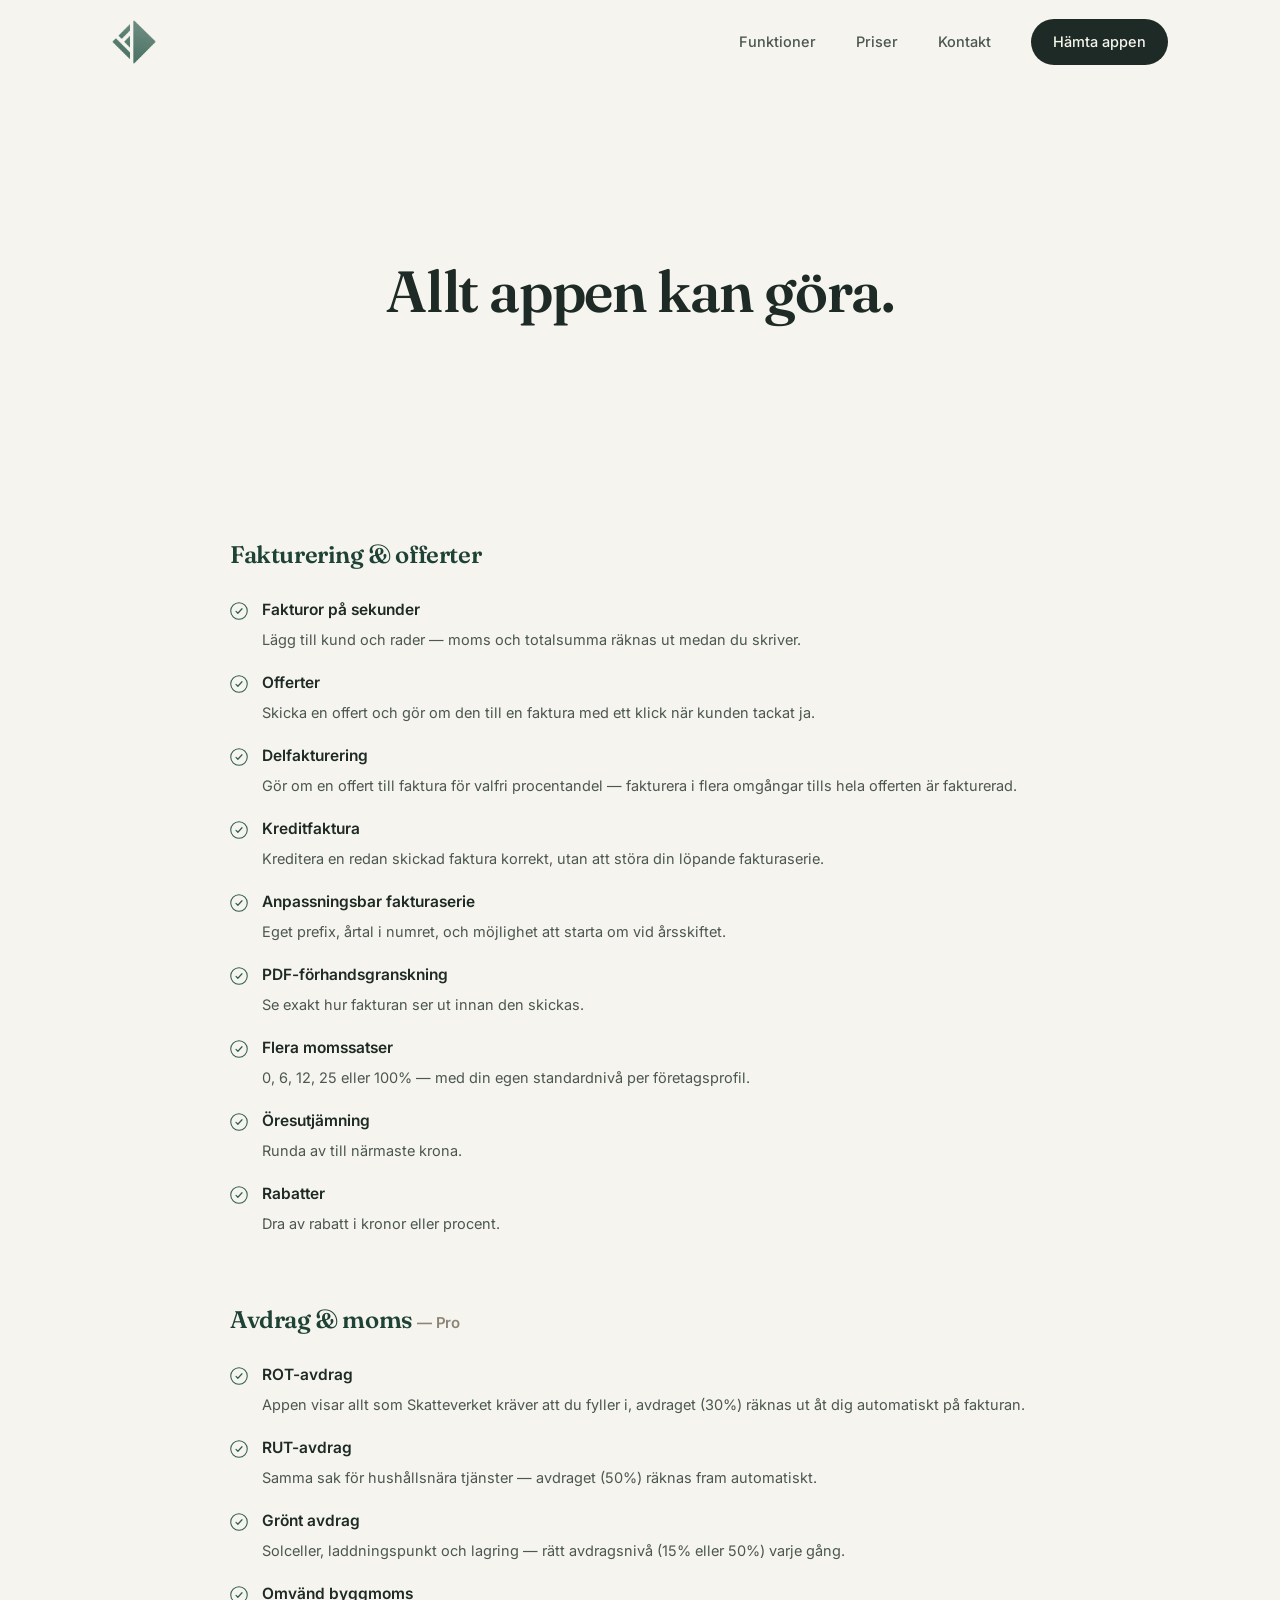
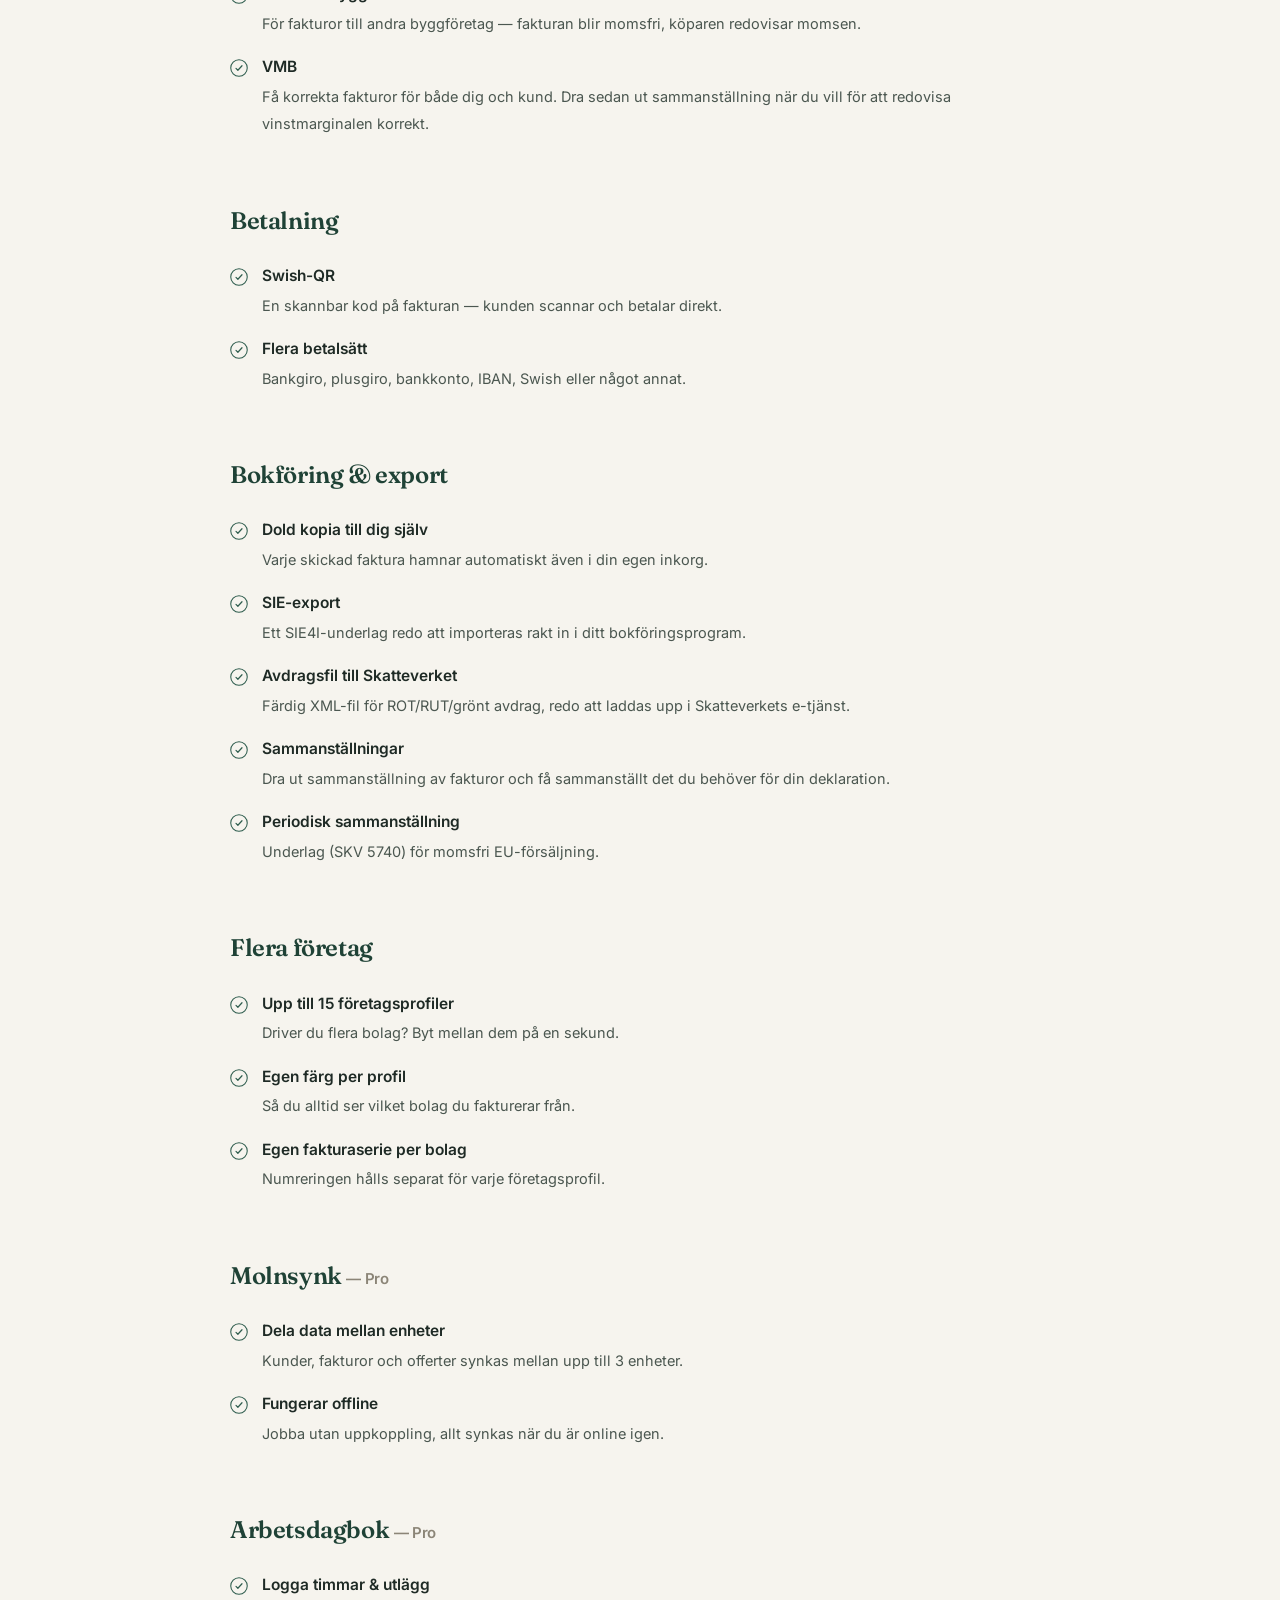
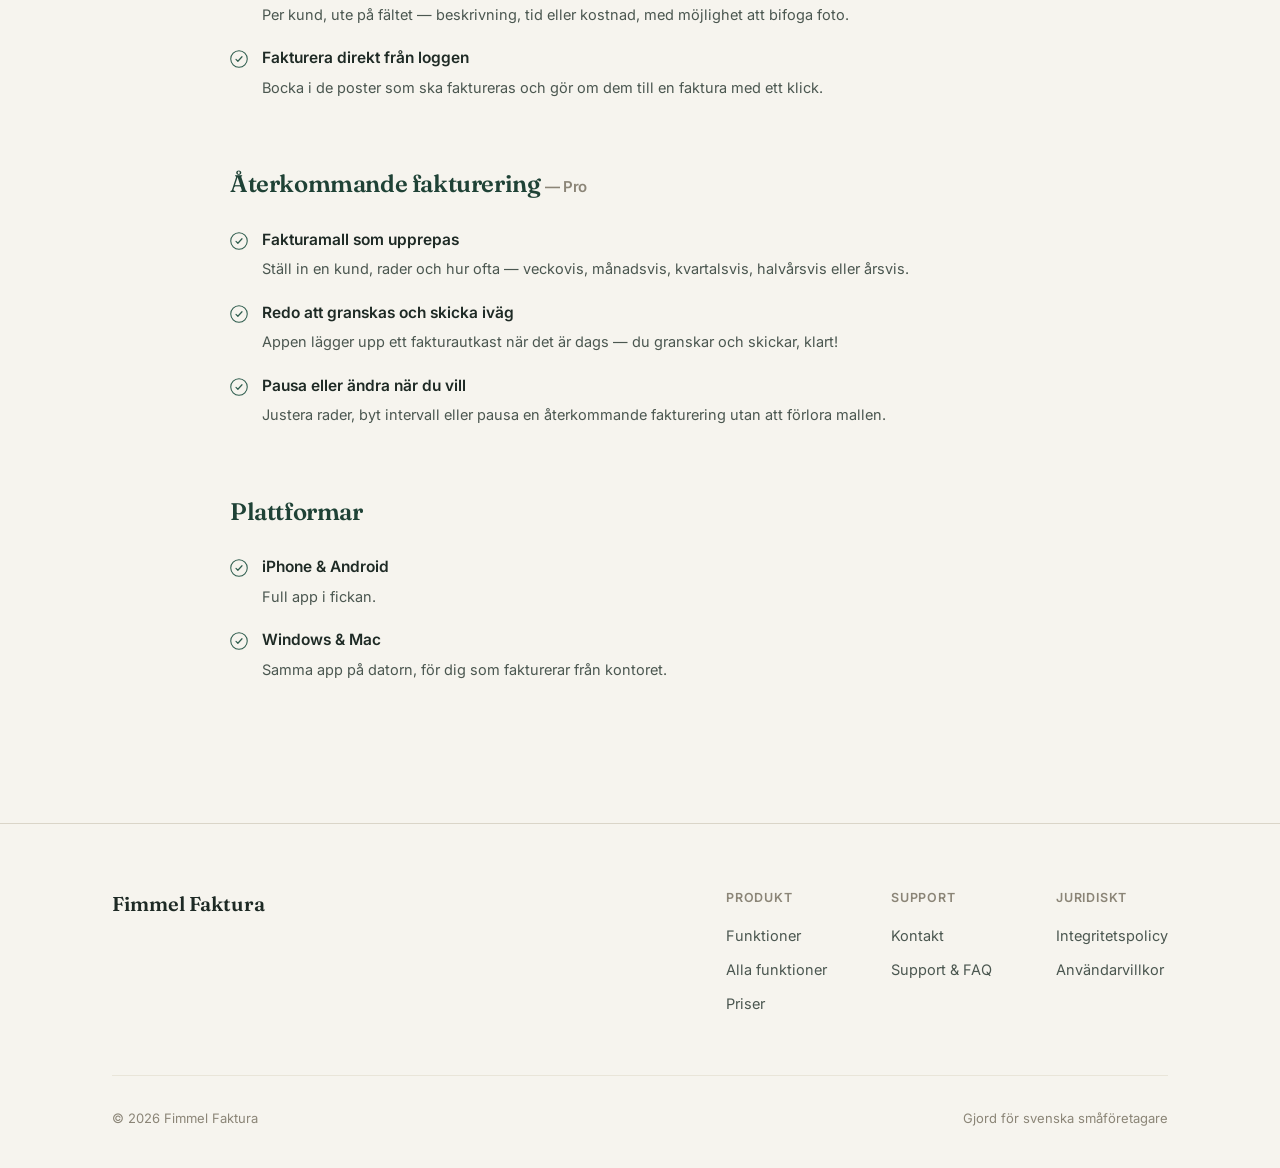
==== funktioner.html @ 93f4190a "Copy pass across the site: clearer wording, trim redundant text, fix Basic/Pro FAQ link - index.html" ====
<!doctype html>
<html lang="sv">
<head>
<meta charset="utf-8">
<meta name="viewport" content="width=device-width, initial-scale=1">
<title>Alla funktioner — Fimmel Faktura</title>
<meta name="description" content="Den fullständiga listan över allt Fimmel Faktura kan göra — fakturering, ROT/RUT/grönt avdrag, Swish, SIE-export, molnsynk och mer.">
<link rel="canonical" href="https://fimmel.se/funktioner.html">
<meta property="og:type" content="website">
<meta property="og:url" content="https://fimmel.se/funktioner.html">
<meta property="og:site_name" content="Fimmel Faktura">
<meta property="og:locale" content="sv_SE">
<meta property="og:title" content="Alla funktioner — Fimmel Faktura">
<meta property="og:description" content="Den fullständiga listan över allt Fimmel Faktura kan göra — fakturering, ROT/RUT/grönt avdrag, Swish, SIE-export, molnsynk och mer.">
<meta property="og:image" content="https://fimmel.se/assets/img/logo.png">
<meta name="twitter:card" content="summary_large_image">
<meta name="twitter:title" content="Alla funktioner — Fimmel Faktura">
<meta name="twitter:description" content="Den fullständiga listan över allt Fimmel Faktura kan göra — fakturering, ROT/RUT/grönt avdrag, Swish, SIE-export, molnsynk och mer.">
<meta name="twitter:image" content="https://fimmel.se/assets/img/logo.png">
<link rel="preconnect" href="https://fonts.googleapis.com">
<link rel="preconnect" href="https://fonts.gstatic.com" crossorigin>
<link href="https://fonts.googleapis.com/css2?family=Fraunces:ital,wght@0,500;0,600;0,700;1,600&family=Inter:wght@400;500;600;700&display=swap" rel="stylesheet">
<link rel="stylesheet" href="assets/styles.css">
<link rel="icon" type="image/png" href="assets/img/logo-icon.png">
</head>
<body>

<nav class="nav" id="nav">
  <div class="wrap">
    <a href="/" class="nav-logo"><img src="assets/img/logo-icon.png" alt="Fimmel Faktura" height="44"></a>
    <div class="nav-links" id="navLinks">
      <a href="index.html#funktioner">Funktioner</a>
      <a href="index.html#priser">Priser</a>
      <a href="kontakt.html">Kontakt</a>
      <a href="index.html#hamta" class="nav-cta">Hämta appen</a>
    </div>
    <button class="nav-mobile-toggle" id="navToggle" aria-label="Meny">
      <svg width="24" height="24" viewBox="0 0 24 24" fill="none"><path d="M3 6h18M3 12h18M3 18h18" stroke="#1E2A25" stroke-width="1.8" stroke-linecap="round"/></svg>
    </button>
  </div>
</nav>

<section class="contact-hero">
  <div class="wrap">
    <h1 class="serif">Allt appen kan göra.</h1>
  </div>
</section>

<main class="func-page">

  <div class="func-category">
    <h2 class="serif">Fakturering &amp; offerter</h2>
    <div class="func-list">
      <div class="func-item">
        <svg viewBox="0 0 24 24" fill="none" width="18" height="18"><circle cx="12" cy="12" r="11" stroke="#2F5D4E" stroke-width="1.4"/><path d="M8 12.5l2.5 2.5L16 9" stroke="#2F5D4E" stroke-width="1.6" stroke-linecap="round" stroke-linejoin="round"/></svg>
        <div class="func-item-text"><strong>Fakturor på sekunder</strong><span>Lägg till kund och rader — moms och totalsumma räknas ut medan du skriver.</span></div>
      </div>
      <div class="func-item">
        <svg viewBox="0 0 24 24" fill="none" width="18" height="18"><circle cx="12" cy="12" r="11" stroke="#2F5D4E" stroke-width="1.4"/><path d="M8 12.5l2.5 2.5L16 9" stroke="#2F5D4E" stroke-width="1.6" stroke-linecap="round" stroke-linejoin="round"/></svg>
        <div class="func-item-text"><strong>Offerter</strong><span>Skicka en offert och gör om den till en faktura med ett klick när kunden tackat ja.</span></div>
      </div>
      <div class="func-item">
        <svg viewBox="0 0 24 24" fill="none" width="18" height="18"><circle cx="12" cy="12" r="11" stroke="#2F5D4E" stroke-width="1.4"/><path d="M8 12.5l2.5 2.5L16 9" stroke="#2F5D4E" stroke-width="1.6" stroke-linecap="round" stroke-linejoin="round"/></svg>
        <div class="func-item-text"><strong>Delfakturering</strong><span>Gör om en offert till faktura för valfri procentandel — fakturera i flera omgångar tills hela offerten är fakturerad.</span></div>
      </div>
      <div class="func-item">
        <svg viewBox="0 0 24 24" fill="none" width="18" height="18"><circle cx="12" cy="12" r="11" stroke="#2F5D4E" stroke-width="1.4"/><path d="M8 12.5l2.5 2.5L16 9" stroke="#2F5D4E" stroke-width="1.6" stroke-linecap="round" stroke-linejoin="round"/></svg>
        <div class="func-item-text"><strong>Kreditfaktura</strong><span>Kreditera en redan skickad faktura korrekt, utan att störa din löpande fakturaserie.</span></div>
      </div>
      <div class="func-item">
        <svg viewBox="0 0 24 24" fill="none" width="18" height="18"><circle cx="12" cy="12" r="11" stroke="#2F5D4E" stroke-width="1.4"/><path d="M8 12.5l2.5 2.5L16 9" stroke="#2F5D4E" stroke-width="1.6" stroke-linecap="round" stroke-linejoin="round"/></svg>
        <div class="func-item-text"><strong>Anpassningsbar fakturaserie</strong><span>Eget prefix, årtal i numret, och möjlighet att starta om vid årsskiftet.</span></div>
      </div>
      <div class="func-item">
        <svg viewBox="0 0 24 24" fill="none" width="18" height="18"><circle cx="12" cy="12" r="11" stroke="#2F5D4E" stroke-width="1.4"/><path d="M8 12.5l2.5 2.5L16 9" stroke="#2F5D4E" stroke-width="1.6" stroke-linecap="round" stroke-linejoin="round"/></svg>
        <div class="func-item-text"><strong>PDF-förhandsgranskning</strong><span>Se exakt hur fakturan ser ut innan den skickas.</span></div>
      </div>
      <div class="func-item">
        <svg viewBox="0 0 24 24" fill="none" width="18" height="18"><circle cx="12" cy="12" r="11" stroke="#2F5D4E" stroke-width="1.4"/><path d="M8 12.5l2.5 2.5L16 9" stroke="#2F5D4E" stroke-width="1.6" stroke-linecap="round" stroke-linejoin="round"/></svg>
        <div class="func-item-text"><strong>Flera momssatser</strong><span>0, 6, 12, 25 eller 100% — med din egen standardnivå per företagsprofil.</span></div>
      </div>
      <div class="func-item">
        <svg viewBox="0 0 24 24" fill="none" width="18" height="18"><circle cx="12" cy="12" r="11" stroke="#2F5D4E" stroke-width="1.4"/><path d="M8 12.5l2.5 2.5L16 9" stroke="#2F5D4E" stroke-width="1.6" stroke-linecap="round" stroke-linejoin="round"/></svg>
        <div class="func-item-text"><strong>Öresutjämning</strong><span>Runda av till närmaste krona.</span></div>
      </div>
      <div class="func-item">
        <svg viewBox="0 0 24 24" fill="none" width="18" height="18"><circle cx="12" cy="12" r="11" stroke="#2F5D4E" stroke-width="1.4"/><path d="M8 12.5l2.5 2.5L16 9" stroke="#2F5D4E" stroke-width="1.6" stroke-linecap="round" stroke-linejoin="round"/></svg>
        <div class="func-item-text"><strong>Rabatter</strong><span>Dra av rabatt i kronor eller procent.</span></div>
      </div>
    </div>
  </div>

  <div class="func-category" id="pro">
    <h2 class="serif">Avdrag &amp; moms <span style="font-size:15px;color:var(--muted);font-family:'Inter',sans-serif;font-weight:600;">— Pro</span></h2>
    <div class="func-list">
      <div class="func-item">
        <svg viewBox="0 0 24 24" fill="none" width="18" height="18"><circle cx="12" cy="12" r="11" stroke="#2F5D4E" stroke-width="1.4"/><path d="M8 12.5l2.5 2.5L16 9" stroke="#2F5D4E" stroke-width="1.6" stroke-linecap="round" stroke-linejoin="round"/></svg>
        <div class="func-item-text"><strong>ROT-avdrag</strong><span>Appen visar allt som Skatteverket kräver att du fyller i, avdraget (30%) räknas ut åt dig automatiskt på fakturan.</span></div>
      </div>
      <div class="func-item">
        <svg viewBox="0 0 24 24" fill="none" width="18" height="18"><circle cx="12" cy="12" r="11" stroke="#2F5D4E" stroke-width="1.4"/><path d="M8 12.5l2.5 2.5L16 9" stroke="#2F5D4E" stroke-width="1.6" stroke-linecap="round" stroke-linejoin="round"/></svg>
        <div class="func-item-text"><strong>RUT-avdrag</strong><span>Samma sak för hushållsnära tjänster — avdraget (50%) räknas fram automatiskt.</span></div>
      </div>
      <div class="func-item">
        <svg viewBox="0 0 24 24" fill="none" width="18" height="18"><circle cx="12" cy="12" r="11" stroke="#2F5D4E" stroke-width="1.4"/><path d="M8 12.5l2.5 2.5L16 9" stroke="#2F5D4E" stroke-width="1.6" stroke-linecap="round" stroke-linejoin="round"/></svg>
        <div class="func-item-text"><strong>Grönt avdrag</strong><span>Solceller, laddningspunkt och lagring — rätt avdragsnivå (15% eller 50%) varje gång.</span></div>
      </div>
      <div class="func-item">
        <svg viewBox="0 0 24 24" fill="none" width="18" height="18"><circle cx="12" cy="12" r="11" stroke="#2F5D4E" stroke-width="1.4"/><path d="M8 12.5l2.5 2.5L16 9" stroke="#2F5D4E" stroke-width="1.6" stroke-linecap="round" stroke-linejoin="round"/></svg>
        <div class="func-item-text"><strong>Omvänd byggmoms</strong><span>För fakturor till andra byggföretag — fakturan blir momsfri, köparen redovisar momsen.</span></div>
      </div>
      <div class="func-item">
        <svg viewBox="0 0 24 24" fill="none" width="18" height="18"><circle cx="12" cy="12" r="11" stroke="#2F5D4E" stroke-width="1.4"/><path d="M8 12.5l2.5 2.5L16 9" stroke="#2F5D4E" stroke-width="1.6" stroke-linecap="round" stroke-linejoin="round"/></svg>
        <div class="func-item-text"><strong>VMB</strong><span>Få korrekta fakturor för både dig och kund. Dra sedan ut sammanställning när du vill för att redovisa vinstmarginalen korrekt.</span></div>
      </div>
    </div>
  </div>

  <div class="func-category">
    <h2 class="serif">Betalning</h2>
    <div class="func-list">
      <div class="func-item">
        <svg viewBox="0 0 24 24" fill="none" width="18" height="18"><circle cx="12" cy="12" r="11" stroke="#2F5D4E" stroke-width="1.4"/><path d="M8 12.5l2.5 2.5L16 9" stroke="#2F5D4E" stroke-width="1.6" stroke-linecap="round" stroke-linejoin="round"/></svg>
        <div class="func-item-text"><strong>Swish-QR</strong><span>En skannbar kod på fakturan — kunden scannar och betalar direkt.</span></div>
      </div>
      <div class="func-item">
        <svg viewBox="0 0 24 24" fill="none" width="18" height="18"><circle cx="12" cy="12" r="11" stroke="#2F5D4E" stroke-width="1.4"/><path d="M8 12.5l2.5 2.5L16 9" stroke="#2F5D4E" stroke-width="1.6" stroke-linecap="round" stroke-linejoin="round"/></svg>
        <div class="func-item-text"><strong>Flera betalsätt</strong><span>Bankgiro, plusgiro, bankkonto, IBAN, Swish eller något annat.</span></div>
      </div>
    </div>
  </div>

  <div class="func-category">
    <h2 class="serif">Bokföring &amp; export</h2>
    <div class="func-list">
      <div class="func-item">
        <svg viewBox="0 0 24 24" fill="none" width="18" height="18"><circle cx="12" cy="12" r="11" stroke="#2F5D4E" stroke-width="1.4"/><path d="M8 12.5l2.5 2.5L16 9" stroke="#2F5D4E" stroke-width="1.6" stroke-linecap="round" stroke-linejoin="round"/></svg>
        <div class="func-item-text"><strong>Dold kopia till dig själv</strong><span>Varje skickad faktura hamnar automatiskt även i din egen inkorg.</span></div>
      </div>
      <div class="func-item">
        <svg viewBox="0 0 24 24" fill="none" width="18" height="18"><circle cx="12" cy="12" r="11" stroke="#2F5D4E" stroke-width="1.4"/><path d="M8 12.5l2.5 2.5L16 9" stroke="#2F5D4E" stroke-width="1.6" stroke-linecap="round" stroke-linejoin="round"/></svg>
        <div class="func-item-text"><strong>SIE-export</strong><span>Ett SIE4I-underlag redo att importeras rakt in i ditt bokföringsprogram.</span></div>
      </div>
      <div class="func-item">
        <svg viewBox="0 0 24 24" fill="none" width="18" height="18"><circle cx="12" cy="12" r="11" stroke="#2F5D4E" stroke-width="1.4"/><path d="M8 12.5l2.5 2.5L16 9" stroke="#2F5D4E" stroke-width="1.6" stroke-linecap="round" stroke-linejoin="round"/></svg>
        <div class="func-item-text"><strong>Avdragsfil till Skatteverket</strong><span>Färdig XML-fil för ROT/RUT/grönt avdrag, redo att laddas upp i Skatteverkets e-tjänst.</span></div>
      </div>
      <div class="func-item">
        <svg viewBox="0 0 24 24" fill="none" width="18" height="18"><circle cx="12" cy="12" r="11" stroke="#2F5D4E" stroke-width="1.4"/><path d="M8 12.5l2.5 2.5L16 9" stroke="#2F5D4E" stroke-width="1.6" stroke-linecap="round" stroke-linejoin="round"/></svg>
        <div class="func-item-text"><strong>Sammanställningar</strong><span>Dra ut sammanställning av fakturor och få sammanställt det du behöver för din deklaration.</span></div>
      </div>
      <div class="func-item">
        <svg viewBox="0 0 24 24" fill="none" width="18" height="18"><circle cx="12" cy="12" r="11" stroke="#2F5D4E" stroke-width="1.4"/><path d="M8 12.5l2.5 2.5L16 9" stroke="#2F5D4E" stroke-width="1.6" stroke-linecap="round" stroke-linejoin="round"/></svg>
        <div class="func-item-text"><strong>Periodisk sammanställning</strong><span>Underlag (SKV 5740) för momsfri EU-försäljning.</span></div>
      </div>
    </div>
  </div>

  <div class="func-category">
    <h2 class="serif">Flera företag</h2>
    <div class="func-list">
      <div class="func-item">
        <svg viewBox="0 0 24 24" fill="none" width="18" height="18"><circle cx="12" cy="12" r="11" stroke="#2F5D4E" stroke-width="1.4"/><path d="M8 12.5l2.5 2.5L16 9" stroke="#2F5D4E" stroke-width="1.6" stroke-linecap="round" stroke-linejoin="round"/></svg>
        <div class="func-item-text"><strong>Upp till 15 företagsprofiler</strong><span>Driver du flera bolag? Byt mellan dem på en sekund.</span></div>
      </div>
      <div class="func-item">
        <svg viewBox="0 0 24 24" fill="none" width="18" height="18"><circle cx="12" cy="12" r="11" stroke="#2F5D4E" stroke-width="1.4"/><path d="M8 12.5l2.5 2.5L16 9" stroke="#2F5D4E" stroke-width="1.6" stroke-linecap="round" stroke-linejoin="round"/></svg>
        <div class="func-item-text"><strong>Egen färg per profil</strong><span>Så du alltid ser vilket bolag du fakturerar från.</span></div>
      </div>
      <div class="func-item">
        <svg viewBox="0 0 24 24" fill="none" width="18" height="18"><circle cx="12" cy="12" r="11" stroke="#2F5D4E" stroke-width="1.4"/><path d="M8 12.5l2.5 2.5L16 9" stroke="#2F5D4E" stroke-width="1.6" stroke-linecap="round" stroke-linejoin="round"/></svg>
        <div class="func-item-text"><strong>Egen fakturaserie per bolag</strong><span>Numreringen hålls separat för varje företagsprofil.</span></div>
      </div>
    </div>
  </div>

  <div class="func-category">
    <h2 class="serif">Molnsynk <span style="font-size:15px;color:var(--muted);font-family:'Inter',sans-serif;font-weight:600;">— Pro</span></h2>
    <div class="func-list">
      <div class="func-item">
        <svg viewBox="0 0 24 24" fill="none" width="18" height="18"><circle cx="12" cy="12" r="11" stroke="#2F5D4E" stroke-width="1.4"/><path d="M8 12.5l2.5 2.5L16 9" stroke="#2F5D4E" stroke-width="1.6" stroke-linecap="round" stroke-linejoin="round"/></svg>
        <div class="func-item-text"><strong>Dela data mellan enheter</strong><span>Kunder, fakturor och offerter synkas mellan upp till 3 enheter.</span></div>
      </div>
      <div class="func-item">
        <svg viewBox="0 0 24 24" fill="none" width="18" height="18"><circle cx="12" cy="12" r="11" stroke="#2F5D4E" stroke-width="1.4"/><path d="M8 12.5l2.5 2.5L16 9" stroke="#2F5D4E" stroke-width="1.6" stroke-linecap="round" stroke-linejoin="round"/></svg>
        <div class="func-item-text"><strong>Fungerar offline</strong><span>Jobba utan uppkoppling, allt synkas när du är online igen.</span></div>
      </div>
    </div>
  </div>

  <div class="func-category">
    <h2 class="serif">Arbetsdagbok <span style="font-size:15px;color:var(--muted);font-family:'Inter',sans-serif;font-weight:600;">— Pro</span></h2>
    <div class="func-list">
      <div class="func-item">
        <svg viewBox="0 0 24 24" fill="none" width="18" height="18"><circle cx="12" cy="12" r="11" stroke="#2F5D4E" stroke-width="1.4"/><path d="M8 12.5l2.5 2.5L16 9" stroke="#2F5D4E" stroke-width="1.6" stroke-linecap="round" stroke-linejoin="round"/></svg>
        <div class="func-item-text"><strong>Logga timmar &amp; utlägg</strong><span>Per kund, ute på fältet — beskrivning, tid eller kostnad, med möjlighet att bifoga foto.</span></div>
      </div>
      <div class="func-item">
        <svg viewBox="0 0 24 24" fill="none" width="18" height="18"><circle cx="12" cy="12" r="11" stroke="#2F5D4E" stroke-width="1.4"/><path d="M8 12.5l2.5 2.5L16 9" stroke="#2F5D4E" stroke-width="1.6" stroke-linecap="round" stroke-linejoin="round"/></svg>
        <div class="func-item-text"><strong>Fakturera direkt från loggen</strong><span>Bocka i de poster som ska faktureras och gör om dem till en faktura med ett klick.</span></div>
      </div>
    </div>
  </div>

  <div class="func-category">
    <h2 class="serif">Återkommande fakturering <span style="font-size:15px;color:var(--muted);font-family:'Inter',sans-serif;font-weight:600;">— Pro</span></h2>
    <div class="func-list">
      <div class="func-item">
        <svg viewBox="0 0 24 24" fill="none" width="18" height="18"><circle cx="12" cy="12" r="11" stroke="#2F5D4E" stroke-width="1.4"/><path d="M8 12.5l2.5 2.5L16 9" stroke="#2F5D4E" stroke-width="1.6" stroke-linecap="round" stroke-linejoin="round"/></svg>
        <div class="func-item-text"><strong>Fakturamall som upprepas</strong><span>Ställ in en kund, rader och hur ofta — veckovis, månadsvis, kvartalsvis, halvårsvis eller årsvis.</span></div>
      </div>
      <div class="func-item">
        <svg viewBox="0 0 24 24" fill="none" width="18" height="18"><circle cx="12" cy="12" r="11" stroke="#2F5D4E" stroke-width="1.4"/><path d="M8 12.5l2.5 2.5L16 9" stroke="#2F5D4E" stroke-width="1.6" stroke-linecap="round" stroke-linejoin="round"/></svg>
        <div class="func-item-text"><strong>Redo att granskas och skicka iväg</strong><span>Appen lägger upp ett fakturautkast när det är dags — du granskar och skickar, klart!</span></div>
      </div>
      <div class="func-item">
        <svg viewBox="0 0 24 24" fill="none" width="18" height="18"><circle cx="12" cy="12" r="11" stroke="#2F5D4E" stroke-width="1.4"/><path d="M8 12.5l2.5 2.5L16 9" stroke="#2F5D4E" stroke-width="1.6" stroke-linecap="round" stroke-linejoin="round"/></svg>
        <div class="func-item-text"><strong>Pausa eller ändra när du vill</strong><span>Justera rader, byt intervall eller pausa en återkommande fakturering utan att förlora mallen.</span></div>
      </div>
    </div>
  </div>

  <div class="func-category">
    <h2 class="serif">Plattformar</h2>
    <div class="func-list">
      <div class="func-item">
        <svg viewBox="0 0 24 24" fill="none" width="18" height="18"><circle cx="12" cy="12" r="11" stroke="#2F5D4E" stroke-width="1.4"/><path d="M8 12.5l2.5 2.5L16 9" stroke="#2F5D4E" stroke-width="1.6" stroke-linecap="round" stroke-linejoin="round"/></svg>
        <div class="func-item-text"><strong>iPhone &amp; Android</strong><span>Full app i fickan.</span></div>
      </div>
      <div class="func-item">
        <svg viewBox="0 0 24 24" fill="none" width="18" height="18"><circle cx="12" cy="12" r="11" stroke="#2F5D4E" stroke-width="1.4"/><path d="M8 12.5l2.5 2.5L16 9" stroke="#2F5D4E" stroke-width="1.6" stroke-linecap="round" stroke-linejoin="round"/></svg>
        <div class="func-item-text"><strong>Windows &amp; Mac</strong><span>Samma app på datorn, för dig som fakturerar från kontoret.</span></div>
      </div>
    </div>
  </div>

</main>

<footer>
  <div class="wrap">
    <div class="footer-top">
      <div>
        <div class="footer-logo serif">Fimmel Faktura</div>
      </div>
      <div class="footer-cols">
        <div class="footer-col">
          <h4>Produkt</h4>
          <a href="index.html#funktioner">Funktioner</a>
          <a href="funktioner.html">Alla funktioner</a>
          <a href="index.html#priser">Priser</a>
        </div>
        <div class="footer-col">
          <h4>Support</h4>
          <a href="kontakt.html">Kontakt</a>
          <a href="support.html">Support &amp; FAQ</a>
        </div>
        <div class="footer-col">
          <h4>Juridiskt</h4>
          <a href="integritetspolicy.html">Integritetspolicy</a>
          <a href="villkor.html">Användarvillkor</a>
        </div>
      </div>
    </div>
    <div class="footer-bottom">
      <span>© 2026 Fimmel Faktura</span>
      <span>Gjord för svenska småföretagare</span>
    </div>
  </div>
</footer>

<script>
  const nav = document.getElementById('nav');
  window.addEventListener('scroll', () => {
    nav.classList.toggle('scrolled', window.scrollY > 8);
  });
  const toggle = document.getElementById('navToggle');
  const links = document.getElementById('navLinks');
  toggle.addEventListener('click', () => links.classList.toggle('open'));
</script>

</body>
</html>
---- assets/styles.css ----
:root{
  --paper:#F6F4EE;
  --paper-deep:#EFEBE0;
  --ink:#1E2A25;
  --ink-soft:#4B5750;
  --forest:#2F5D4E;
  --forest-deep:#1F4236;
  --forest-pale:#E3ECE7;
  --rust:#B5502E;
  --rust-pale:#F5E4DC;
  --line:#DAD5C8;
  --line-soft:#E9E5D9;
  --muted:#8B8577;
  --max:1120px;
}

*{margin:0;padding:0;box-sizing:border-box;}

html{scroll-behavior:smooth;scroll-padding-top:100px;}

body{
  background:var(--paper);
  color:var(--ink);
  font-family:'Inter',sans-serif;
  font-size:17px;
  line-height:1.6;
  -webkit-font-smoothing:antialiased;
}

.serif{font-family:'Fraunces',serif;}

.wrap{
  max-width:var(--max);
  margin:0 auto;
  padding:0 32px;
}

a{color:inherit;text-decoration:none;}

img{max-width:100%;display:block;}

/* ---------- nav ---------- */

.nav{
  position:sticky;
  top:0;
  z-index:50;
  background:rgba(246,244,238,0.82);
  backdrop-filter:blur(14px);
  -webkit-backdrop-filter:blur(14px);
  border-bottom:1px solid transparent;
  transition:border-color .3s ease;
}

.nav.scrolled{border-bottom-color:var(--line);}

.nav .wrap{
  display:flex;
  align-items:center;
  justify-content:space-between;
  height:84px;
}

.nav-left{
  display:flex;
  align-items:center;
  gap:28px;
}

.nav-logo{
  display:flex;
  align-items:center;
  font-family:'Fraunces',serif;
  font-weight:600;
  font-size:21px;
  letter-spacing:-0.3px;
}

.nav-account-link{
  font-size:14px;
  font-weight:600;
  color:var(--ink-soft);
  transition:color .2s ease;
}

.nav-account-link:hover{color:var(--ink);}

.nav-logo img{
  display:block;
}

.nav-links{
  display:flex;
  align-items:center;
  gap:40px;
}

.nav-links a{
  font-size:14.5px;
  font-weight:500;
  color:var(--ink-soft);
  transition:color .2s ease;
}

.nav-links a:hover{color:var(--ink);}

.nav-cta{
  background:var(--ink);
  color:var(--paper) !important;
  padding:11px 22px;
  border-radius:100px;
  font-size:14px;
  font-weight:600;
}

.nav-mobile-toggle{display:none;}

/* ---------- account panel ---------- */

.account-panel{
  display:none;
  position:sticky;
  top:84px;
  z-index:40;
  background:var(--paper);
  border-bottom:1px solid var(--line);
}

.account-panel.open{display:block;}

.account-panel-inner{
  padding:36px 32px;
  max-width:560px;
}

.account-intro{
  color:var(--ink-soft);
  font-size:14px;
  line-height:1.6;
  margin:10px 0 22px;
}

.account-fields{
  display:flex;
  flex-wrap:wrap;
  align-items:center;
  gap:10px;
}

.account-fields input{
  padding:12px 16px;
  border:1px solid var(--line);
  border-radius:10px;
  font-family:'Inter',sans-serif;
  font-size:14.5px;
  background:#fff;
  color:var(--ink);
  min-width:220px;
  flex:1 1 220px;
}

.account-error{
  color:var(--rust);
  font-size:13.5px;
  margin-top:14px;
}

.account-devices-head{
  display:flex;
  align-items:center;
  justify-content:space-between;
  flex-wrap:wrap;
  gap:10px;
  margin-bottom:20px;
}

.account-back{
  background:none;
  border:none;
  color:var(--forest);
  font-size:13.5px;
  font-weight:600;
  cursor:pointer;
  padding:0;
}

.account-device-row{
  display:flex;
  align-items:center;
  justify-content:space-between;
  gap:16px;
  padding:14px 0;
  border-bottom:1px solid var(--line-soft);
}

.account-device-row strong{
  display:block;
  font-size:14.5px;
  color:var(--ink);
}

.account-device-row span{
  display:block;
  font-size:12.5px;
  color:var(--muted);
  margin-top:2px;
}

.account-disconnect{
  flex-shrink:0;
  background:none;
  border:1px solid var(--rust);
  color:var(--rust);
  padding:7px 16px;
  border-radius:100px;
  font-size:13px;
  font-weight:600;
  cursor:pointer;
  transition:background .2s ease, color .2s ease;
}

.account-disconnect:hover{background:var(--rust);color:#fff;}
.account-disconnect:disabled{opacity:0.5;cursor:default;}

.account-empty{color:var(--muted);font-size:14px;}

@media (max-width:520px){
  .account-fields input{min-width:0;flex-basis:100%;}
}

/* ---------- buttons ---------- */

.btn{
  display:inline-flex;
  align-items:center;
  justify-content:center;
  gap:8px;
  padding:16px 30px;
  border-radius:100px;
  font-size:15px;
  font-weight:600;
  font-family:'Inter',sans-serif;
  transition:transform .25s ease, box-shadow .25s ease, background .25s ease;
  border:1px solid transparent;
}

.btn-primary{
  background:var(--forest);
  color:#fff;
}

.btn-primary:hover{
  background:var(--forest-deep);
  transform:translateY(-2px);
  box-shadow:0 16px 30px rgba(31,66,54,0.22);
}

.btn-ghost{
  background:transparent;
  border-color:var(--ink);
  color:var(--ink);
}

.btn-ghost:hover{
  background:var(--ink);
  color:var(--paper);
}

/* ---------- hero ---------- */

.hero{
  padding:120px 0 40px;
  background:linear-gradient(45deg, #D9E9CC 0%, #ECF2E1 40%, #F6F4EE 78%, #F6F4EE 100%);
}

.hero .wrap{
  display:grid;
  grid-template-columns:1.05fr 0.85fr;
  gap:60px;
  align-items:center;
}

.eyebrow{
  display:inline-block;
  font-size:13px;
  font-weight:600;
  letter-spacing:1.6px;
  text-transform:uppercase;
  color:var(--forest);
  margin-bottom:22px;
}

.hero h1{
  font-size:clamp(42px,5.4vw,72px);
  font-weight:600;
  line-height:1.06;
  letter-spacing:-1.5px;
  color:var(--ink);
  margin-bottom:26px;
}

.hero h1 em{
  font-style:italic;
  color:var(--rust);
}

.hero-sub{
  font-size:19px;
  color:var(--ink-soft);
  max-width:480px;
  margin-bottom:40px;
  line-height:1.65;
}

.hero-ctas{
  display:flex;
  gap:16px;
  margin-bottom:44px;
  flex-wrap:wrap;
}

.hero-badges{
  display:grid;
  grid-template-columns:auto auto;
  column-gap:28px;
  row-gap:14px;
  width:fit-content;
}

.hero-badge{
  display:flex;
  align-items:center;
  gap:9px;
  font-size:13.5px;
  font-weight:600;
  color:var(--ink-soft);
}

.hero-badge svg{width:16px;height:16px;flex-shrink:0;}

.hero-visual{
  position:relative;
  display:flex;
  justify-content:center;
}

.hero-visual img{
  width:100%;
  max-width:400px;
  filter:drop-shadow(0 40px 60px rgba(31,66,54,0.18));
}

/* ---------- statement ---------- */

.statement{
  padding:96px 0;
  border-bottom:1px solid var(--line);
}

.statement .wrap{
  max-width:820px;
  text-align:center;
}

.statement p{
  font-family:'Fraunces',serif;
  font-style:italic;
  font-weight:500;
  font-size:clamp(26px,3.2vw,38px);
  line-height:1.4;
  color:var(--forest-deep);
  letter-spacing:-0.3px;
}

/* ---------- sections ---------- */

section{padding:120px 0;}

.section-head{
  max-width:640px;
  margin:0 auto 72px;
  text-align:center;
}

.section-head .eyebrow{display:block;}

.section-head h2{
  font-size:clamp(32px,4vw,48px);
  font-weight:600;
  letter-spacing:-1px;
  line-height:1.15;
  color:var(--ink);
}

.section-head p{
  margin-top:18px;
  font-size:17px;
  color:var(--ink-soft);
}

/* ---------- feature grid ---------- */

.features{
  display:grid;
  grid-template-columns:repeat(4,1fr);
  gap:1px;
  background:var(--line);
  border:1px solid var(--line);
  border-radius:20px;
  overflow:hidden;
}

.feature-card{
  background:var(--paper);
  padding:44px 32px;
}

.feature-num{
  font-family:'Fraunces',serif;
  font-style:italic;
  font-size:15px;
  color:var(--rust);
  margin-bottom:22px;
  display:block;
}

.feature-card h3{
  font-family:'Fraunces',serif;
  font-weight:600;
  font-size:21px;
  margin-bottom:12px;
  letter-spacing:-0.3px;
}

.feature-card p{
  font-size:14.5px;
  color:var(--ink-soft);
  line-height:1.6;
}

.features-more{
  text-align:center;
  margin-top:48px;
}

/* ---------- full feature list page ---------- */

.func-page{
  padding:80px 0 140px;
  max-width:820px;
  margin:0 auto;
}

.func-category{margin-bottom:64px;}
.func-category:last-child{margin-bottom:0;}

.func-category h2{
  font-family:'Fraunces',serif;
  font-weight:600;
  font-size:24px;
  letter-spacing:-0.4px;
  color:var(--forest-deep);
  margin-bottom:24px;
}

.func-list{
  display:flex;
  flex-direction:column;
  gap:18px;
}

.func-item{
  display:flex;
  gap:14px;
  align-items:flex-start;
}

.func-item svg{flex-shrink:0;margin-top:4px;}

.func-item-text strong{
  display:block;
  font-size:15.5px;
  font-weight:600;
  color:var(--ink);
  margin-bottom:3px;
}

.func-item-text span{
  font-size:14.5px;
  color:var(--ink-soft);
  line-height:1.6;
}

/* ---------- showcase ---------- */

.showcase{
  background:var(--ink);
  color:var(--paper);
}

.showcase .section-head h2,
.showcase .eyebrow{color:var(--paper);}

.showcase .section-head p{color:rgba(246,244,238,0.65);}

.showcase-row{
  display:grid;
  grid-template-columns:repeat(2,1fr);
  gap:80px;
  align-items:center;
}

.showcase-row:not(:last-child){margin-bottom:130px;}

.showcase-row.reverse .showcase-text{order:2;}
.showcase-row.reverse .showcase-img{order:1;}

.showcase-text .step{
  font-family:'Fraunces',serif;
  font-style:italic;
  color:#8FB39F;
  font-size:15px;
  margin-bottom:18px;
  display:block;
}

.showcase-text h3{
  font-family:'Fraunces',serif;
  font-weight:600;
  font-size:34px;
  letter-spacing:-0.7px;
  margin-bottom:18px;
  line-height:1.15;
}

.showcase-text p{
  color:rgba(246,244,238,0.7);
  font-size:16px;
  line-height:1.7;
}

.showcase-img img{
  border-radius:24px;
  box-shadow:0 40px 80px rgba(0,0,0,0.35);
}

/* ---------- pricing ---------- */

.free-tier-badge{
  display:flex;
  align-items:center;
  justify-content:center;
  gap:9px;
  width:fit-content;
  margin:0 auto 36px;
  padding:11px 22px;
  background:var(--forest-pale);
  border-radius:100px;
  font-size:14px;
  font-weight:600;
  color:var(--forest-deep);
  text-align:center;
}

.free-tier-badge svg{width:16px;height:16px;flex-shrink:0;}

.pricing-grid{
  display:grid;
  grid-template-columns:repeat(3,1fr);
  gap:28px;
  max-width:980px;
  margin:0 auto;
}

.pricing-card{
  position:relative;
  background:#fff;
  border:1px solid var(--line);
  border-radius:28px;
  padding:56px 40px;
  text-align:center;
}

.pricing-card.featured{
  border-color:var(--forest);
  box-shadow:0 24px 50px rgba(31,66,54,0.12);
}

.price-badge{
  position:absolute;
  top:-14px;
  left:50%;
  transform:translateX(-50%);
  background:var(--forest);
  color:#fff;
  font-size:12px;
  font-weight:700;
  letter-spacing:0.5px;
  text-transform:uppercase;
  padding:7px 18px;
  border-radius:100px;
}

@media (max-width:900px){
  .pricing-grid{grid-template-columns:1fr 1fr;}
}

@media (max-width:600px){
  .pricing-grid{grid-template-columns:1fr;}
}

.price-tier{
  font-size:12.5px;
  font-weight:600;
  letter-spacing:0.6px;
  text-transform:uppercase;
  color:var(--muted);
  margin-bottom:14px;
}

.price-num{
  font-family:'Fraunces',serif;
  font-weight:600;
  font-size:58px;
  letter-spacing:-1.5px;
  color:var(--ink);
}

.price-num span{
  font-size:22px;
  font-weight:500;
  color:var(--muted);
  letter-spacing:0;
}

.price-note{
  margin-top:10px;
  margin-bottom:40px;
  color:var(--ink-soft);
  font-size:15px;
}

.price-list{
  margin:40px 0;
  text-align:left;
  display:flex;
  flex-direction:column;
  gap:16px;
}

.price-list li{
  list-style:none;
  display:flex;
  align-items:flex-start;
  gap:12px;
  font-size:15px;
  color:var(--ink);
}

.price-list svg{flex-shrink:0;margin-top:3px;}

.pro-includes{
  margin:64px auto 0;
  max-width:860px;
  text-align:center;
}

.pro-includes h3{
  font-weight:600;
  font-size:20px;
  letter-spacing:-0.3px;
  color:var(--forest-deep);
  margin-bottom:28px;
}

.pro-includes-grid{
  display:grid;
  grid-template-columns:repeat(3,1fr);
  gap:16px 28px;
  text-align:left;
}

.pro-includes-item{
  display:flex;
  align-items:flex-start;
  gap:10px;
}

.pro-includes-item svg{flex-shrink:0;margin-top:3px;}

.pro-includes-item span{
  font-size:14px;
  color:var(--ink-soft);
  line-height:1.5;
}

@media (max-width:700px){
  .pro-includes-grid{grid-template-columns:1fr;}
}

/* ---------- footer ---------- */

footer{
  border-top:1px solid var(--line);
  padding:64px 0 40px;
}

.footer-top{
  display:flex;
  justify-content:space-between;
  align-items:flex-start;
  flex-wrap:wrap;
  gap:40px;
  margin-bottom:48px;
}

.footer-logo{
  font-family:'Fraunces',serif;
  font-weight:600;
  font-size:20px;
}

.footer-cols{
  display:flex;
  gap:64px;
  flex-wrap:wrap;
}

.footer-col h4{
  font-size:12.5px;
  font-weight:600;
  letter-spacing:0.8px;
  text-transform:uppercase;
  color:var(--muted);
  margin-bottom:16px;
}

.footer-col a{
  display:block;
  font-size:14.5px;
  color:var(--ink-soft);
  margin-bottom:11px;
  transition:color .2s ease;
}

.footer-col a:hover{color:var(--ink);}

.footer-bottom{
  display:flex;
  justify-content:space-between;
  align-items:center;
  flex-wrap:wrap;
  gap:12px;
  padding-top:32px;
  border-top:1px solid var(--line-soft);
  font-size:13px;
  color:var(--muted);
}

/* ---------- contact page ---------- */

.contact-hero{
  padding:160px 0 100px;
  text-align:center;
}

.contact-hero h1{
  font-size:clamp(38px,5vw,58px);
  font-weight:600;
  letter-spacing:-1.2px;
  margin-bottom:18px;
}

.contact-hero p{
  color:var(--ink-soft);
  font-size:18px;
  max-width:520px;
  margin:0 auto;
}

.contact-cards{
  display:grid;
  grid-template-columns:1fr 1fr;
  gap:24px;
  max-width:820px;
  margin:0 auto 160px;
  padding:0 32px;
}

.contact-card{
  background:#fff;
  border:1px solid var(--line);
  border-radius:20px;
  padding:44px 36px;
  text-align:center;
  transition:transform .25s ease, box-shadow .25s ease;
}

.contact-card:hover{
  transform:translateY(-4px);
  box-shadow:0 24px 40px rgba(30,42,37,0.08);
}

.contact-card .icon{
  width:52px;
  height:52px;
  border-radius:50%;
  background:var(--forest-pale);
  display:flex;
  align-items:center;
  justify-content:center;
  margin:0 auto 20px;
}

.contact-card h3{
  font-family:'Fraunces',serif;
  font-weight:600;
  font-size:20px;
  margin-bottom:8px;
}

.contact-card p{
  font-size:14px;
  color:var(--ink-soft);
  margin-bottom:18px;
}

.contact-card a.email,
.contact-card .email{
  font-weight:600;
  color:var(--forest);
  font-size:15px;
}

a.contact-card{
  display:block;
  text-decoration:none;
  color:inherit;
}

@media (max-width:640px){
  .contact-cards{grid-template-columns:1fr;}
}

.contact-form-section{padding:0 0 160px;}

.contact-form-lead{
  text-align:center;
  color:var(--ink-soft);
  font-size:15px;
  margin-bottom:32px;
}

.contact-form{
  max-width:520px;
  margin:0 auto;
  padding:0 32px;
  display:flex;
  flex-direction:column;
  gap:20px;
}

.contact-form-row{display:flex;flex-direction:column;gap:6px;}

.contact-form-row label{
  font-size:13px;
  font-weight:600;
  color:var(--ink);
}

.contact-form input[type="text"],
.contact-form input[type="email"],
.contact-form textarea{
  width:100%;
  padding:12px 16px;
  border:1px solid var(--line);
  border-radius:10px;
  font-family:'Inter',sans-serif;
  font-size:14.5px;
  background:#fff;
  color:var(--ink);
  resize:vertical;
}

.contact-form input[type="text"]:focus,
.contact-form input[type="email"]:focus,
.contact-form textarea:focus{outline:none;border-color:var(--forest);}

.contact-form-honeypot{
  position:absolute;
  width:1px;height:1px;
  opacity:0;
  pointer-events:none;
}

.contact-form-status{font-size:14px;margin-top:4px;}
.contact-form-status.success{color:var(--forest-deep);}
.contact-form-status.error{color:var(--rust);}

/* ---------- support / FAQ page ---------- */

.faq-page{
  max-width:760px;
  margin:0 auto;
  padding:0 32px 140px;
}

.faq-search{
  display:block;
  width:100%;
  padding:15px 20px;
  margin-bottom:52px;
  border:1px solid var(--line);
  border-radius:12px;
  font-family:'Inter',sans-serif;
  font-size:15px;
  background:#fff;
  color:var(--ink);
}

.faq-search::placeholder{color:var(--muted);}
.faq-search:focus{outline:none;border-color:var(--forest);}

.faq-empty{
  display:none;
  text-align:center;
  color:var(--ink-soft);
  font-size:15px;
  padding:0 0 40px;
}

.faq-category.faq-hidden,
.faq-item.faq-hidden{display:none;}

.faq-category{margin-bottom:56px;}

.faq-category h2{
  font-family:'Fraunces',serif;
  font-weight:600;
  font-size:24px;
  letter-spacing:-0.3px;
  margin-bottom:20px;
  color:var(--forest-deep);
}

.faq-item{
  background:#fff;
  border:1px solid var(--line);
  border-radius:14px;
  margin-bottom:10px;
  overflow:hidden;
}

.faq-item summary{
  list-style:none;
  cursor:pointer;
  padding:18px 22px;
  font-weight:600;
  font-size:15.5px;
  color:var(--ink);
  display:flex;
  align-items:center;
  justify-content:space-between;
  gap:16px;
}

.faq-item summary::-webkit-details-marker{display:none;}

.faq-item summary::after{
  content:'+';
  font-size:22px;
  font-weight:400;
  color:var(--forest);
  flex-shrink:0;
  transition:transform .2s ease;
}

.faq-item[open] summary::after{transform:rotate(45deg);}

.faq-item p{
  padding:0 22px 20px;
  color:var(--ink-soft);
  font-size:14.5px;
  line-height:1.65;
}

.faq-item p.faq-lead{padding-bottom:6px;}

.faq-item p a,
.faq-item li a{color:var(--forest);font-weight:600;text-decoration:underline;}

.faq-item ol{
  margin:0;
  padding:0 22px 20px 42px;
  color:var(--ink-soft);
  font-size:14.5px;
  line-height:1.65;
}

.faq-item li{margin-bottom:6px;}
.faq-item li:last-child{margin-bottom:0;}

.faq-support-note{
  text-align:center;
  margin-top:48px;
  margin-bottom:24px;
  padding-top:40px;
  border-top:1px solid var(--line);
  color:var(--ink-soft);
  font-size:15px;
}

.faq-support-note a{color:var(--forest);font-weight:600;}

/* ---------- legal pages ---------- */

.legal{
  padding:160px 0 120px;
  max-width:760px;
  margin:0 auto;
}

.legal h1{
  font-family:'Fraunces',serif;
  font-weight:600;
  font-size:44px;
  letter-spacing:-1px;
  margin-bottom:12px;
}

.legal .updated{
  color:var(--muted);
  font-size:14px;
  margin-bottom:56px;
}

.legal h2{
  font-family:'Fraunces',serif;
  font-weight:600;
  font-size:23px;
  margin:44px 0 14px;
}

.legal p, .legal li{
  color:var(--ink-soft);
  font-size:15.5px;
  line-height:1.75;
}

.legal ul{padding-left:20px;margin:12px 0;}
.legal li{margin-bottom:6px;}

/* ---------- responsive ---------- */

@media (max-width:860px){
  .nav-links{
    position:fixed;
    top:84px;
    right:0;
    bottom:0;
    left:0;
    background:var(--paper);
    flex-direction:column;
    align-items:flex-start;
    padding:32px;
    gap:26px;
    transform:translateX(100%);
    transition:transform .3s ease;
  }
  .nav-links.open{transform:translateX(0);}
  .nav-mobile-toggle{
    display:block;
    background:none;
    border:none;
    cursor:pointer;
  }
  .hero .wrap{grid-template-columns:1fr;text-align:center;}
  .hero-sub{margin-left:auto;margin-right:auto;}
  .hero-ctas{justify-content:center;}
  .hero-badges{margin-left:auto;margin-right:auto;}
  .hero-visual{margin-top:20px;}
  .features{grid-template-columns:1fr 1fr;}
  .showcase-row{grid-template-columns:1fr;gap:40px;}
  .showcase-row.reverse .showcase-text{order:1;}
  .showcase-row.reverse .showcase-img{order:2;}
  section{padding:80px 0;}
  .pricing-card{padding:44px 28px;}
}

@media (max-width:520px){
  .features{grid-template-columns:1fr;}
  .footer-top{flex-direction:column;}
}
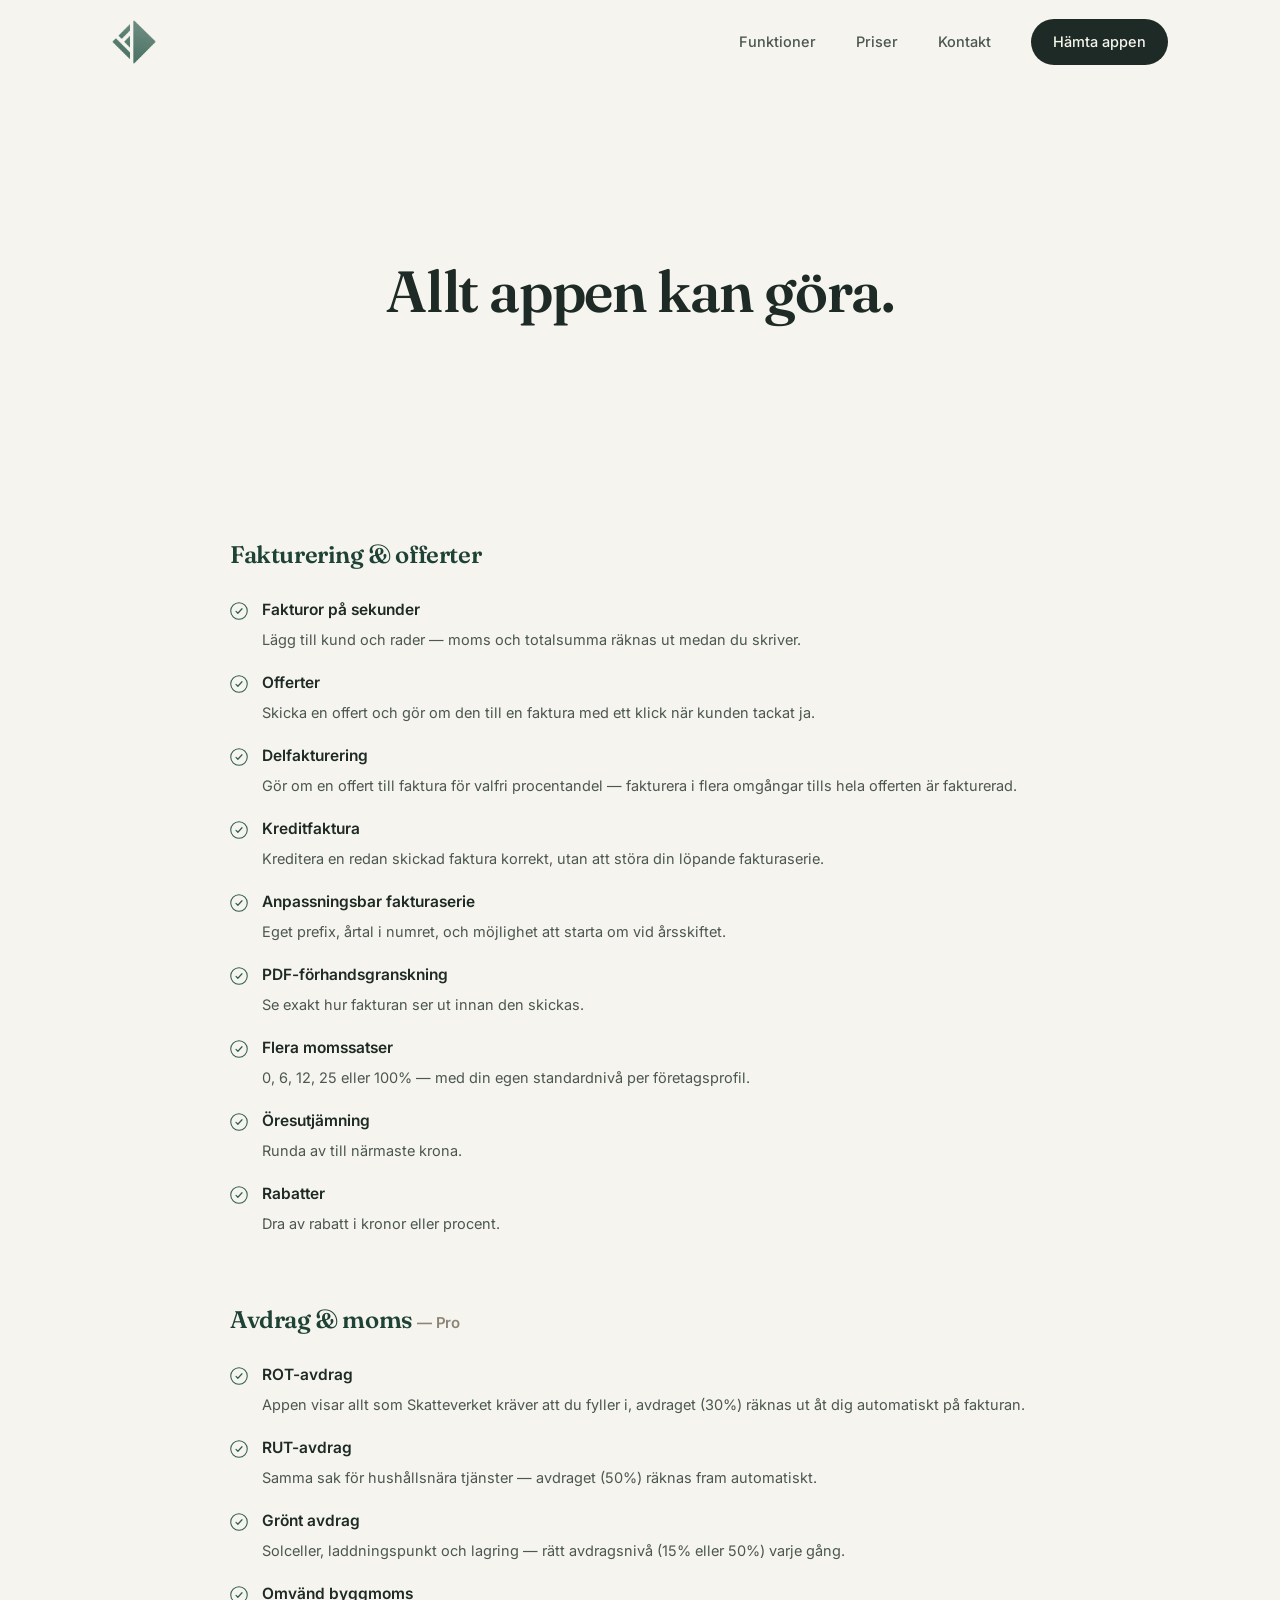
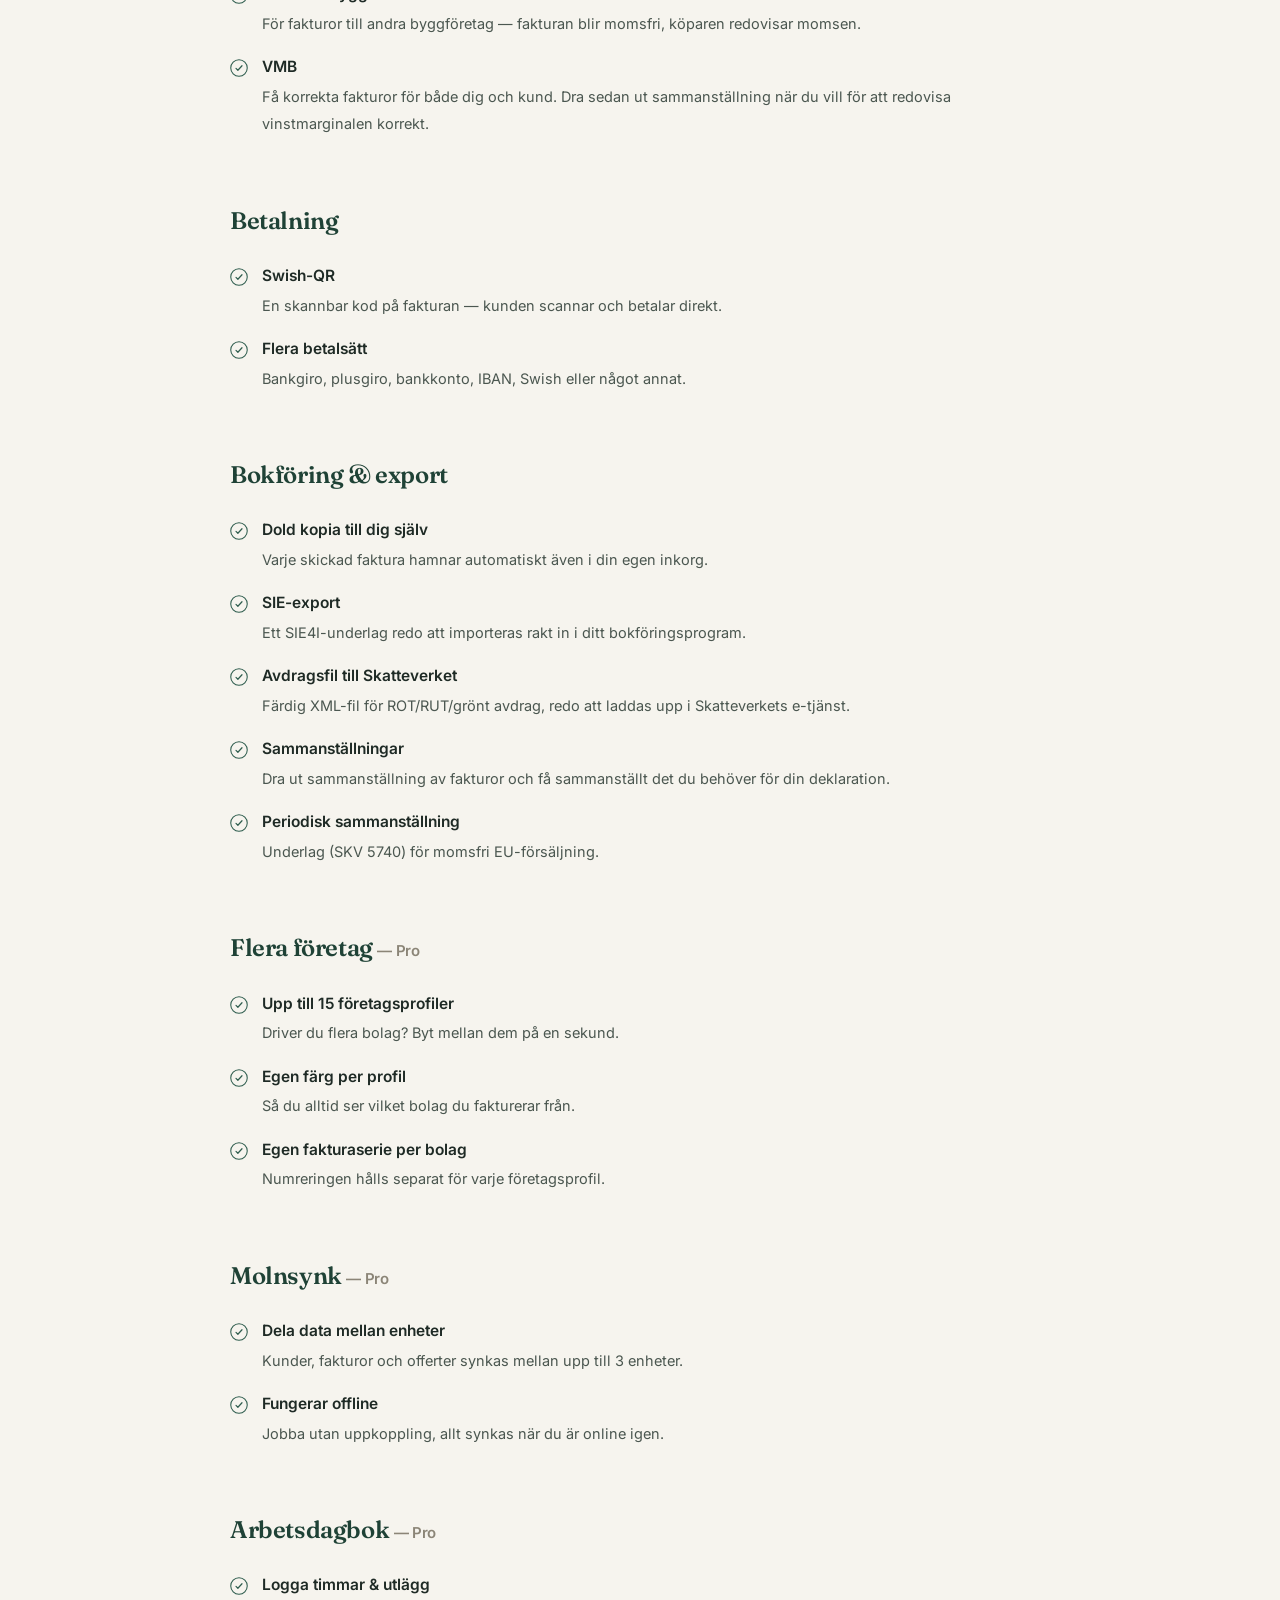
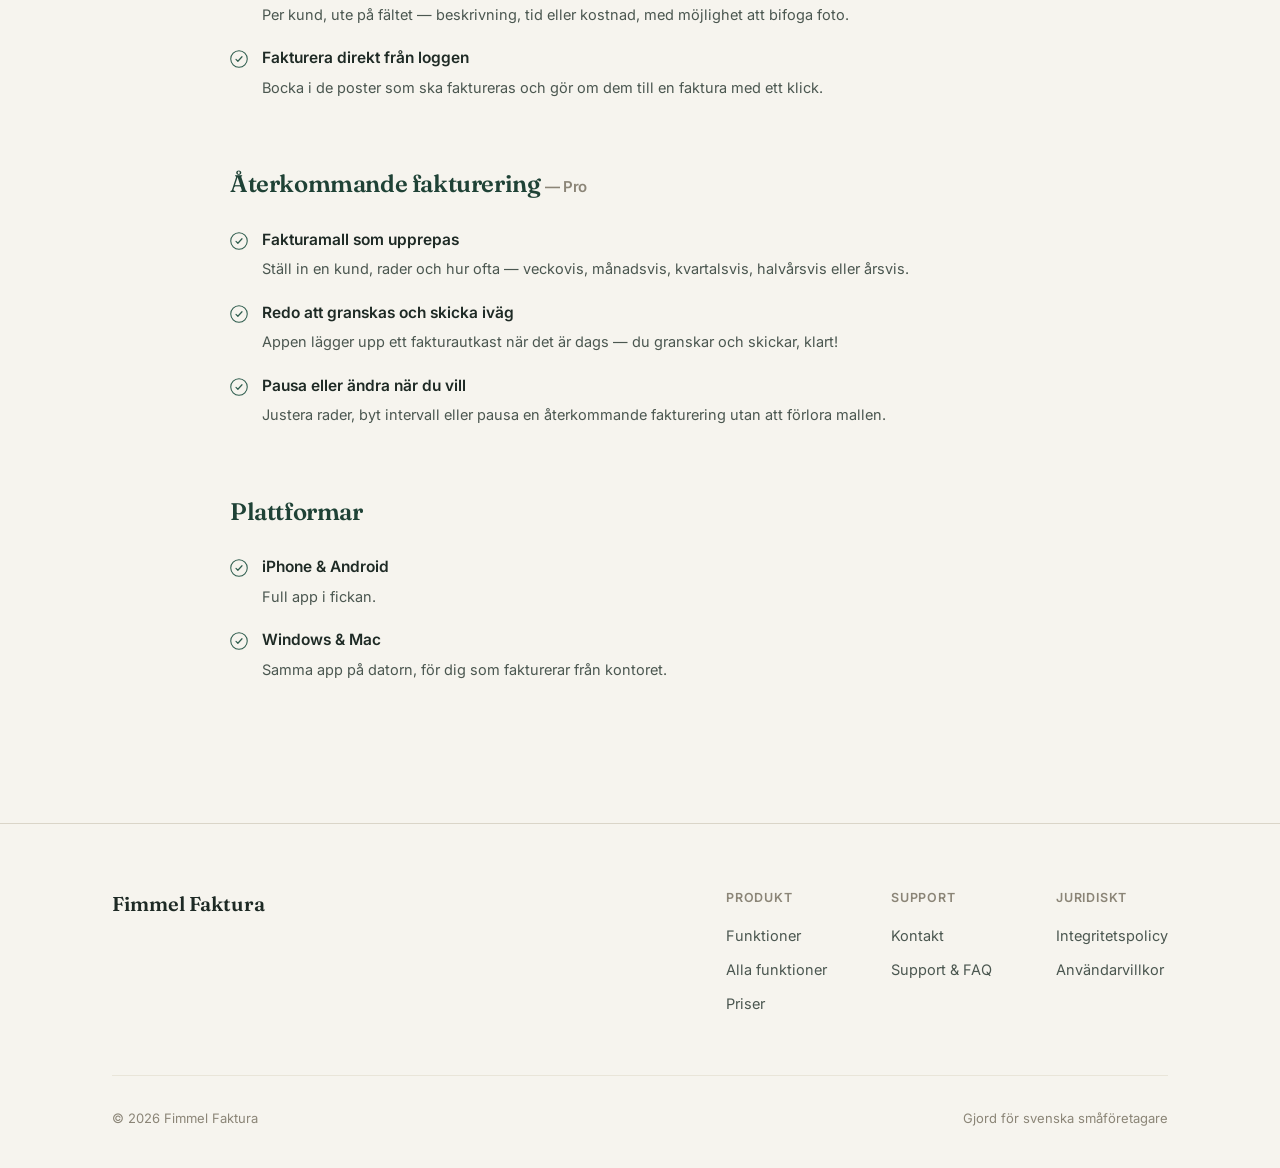
==== commit 36db96de: "Add "flera företagsprofiler" to the Pro tier list, in villkor.html and the matching "— Pro" tag on f" ====
--- a/funktioner.html
+++ b/funktioner.html
@@ -157,7 +157,7 @@
   </div>
 
   <div class="func-category">
-    <h2 class="serif">Flera företag</h2>
+    <h2 class="serif">Flera företag <span style="font-size:15px;color:var(--muted);font-family:'Inter',sans-serif;font-weight:600;">— Pro</span></h2>
     <div class="func-list">
       <div class="func-item">
         <svg viewBox="0 0 24 24" fill="none" width="18" height="18"><circle cx="12" cy="12" r="11" stroke="#2F5D4E" stroke-width="1.4"/><path d="M8 12.5l2.5 2.5L16 9" stroke="#2F5D4E" stroke-width="1.6" stroke-linecap="round" stroke-linejoin="round"/></svg>
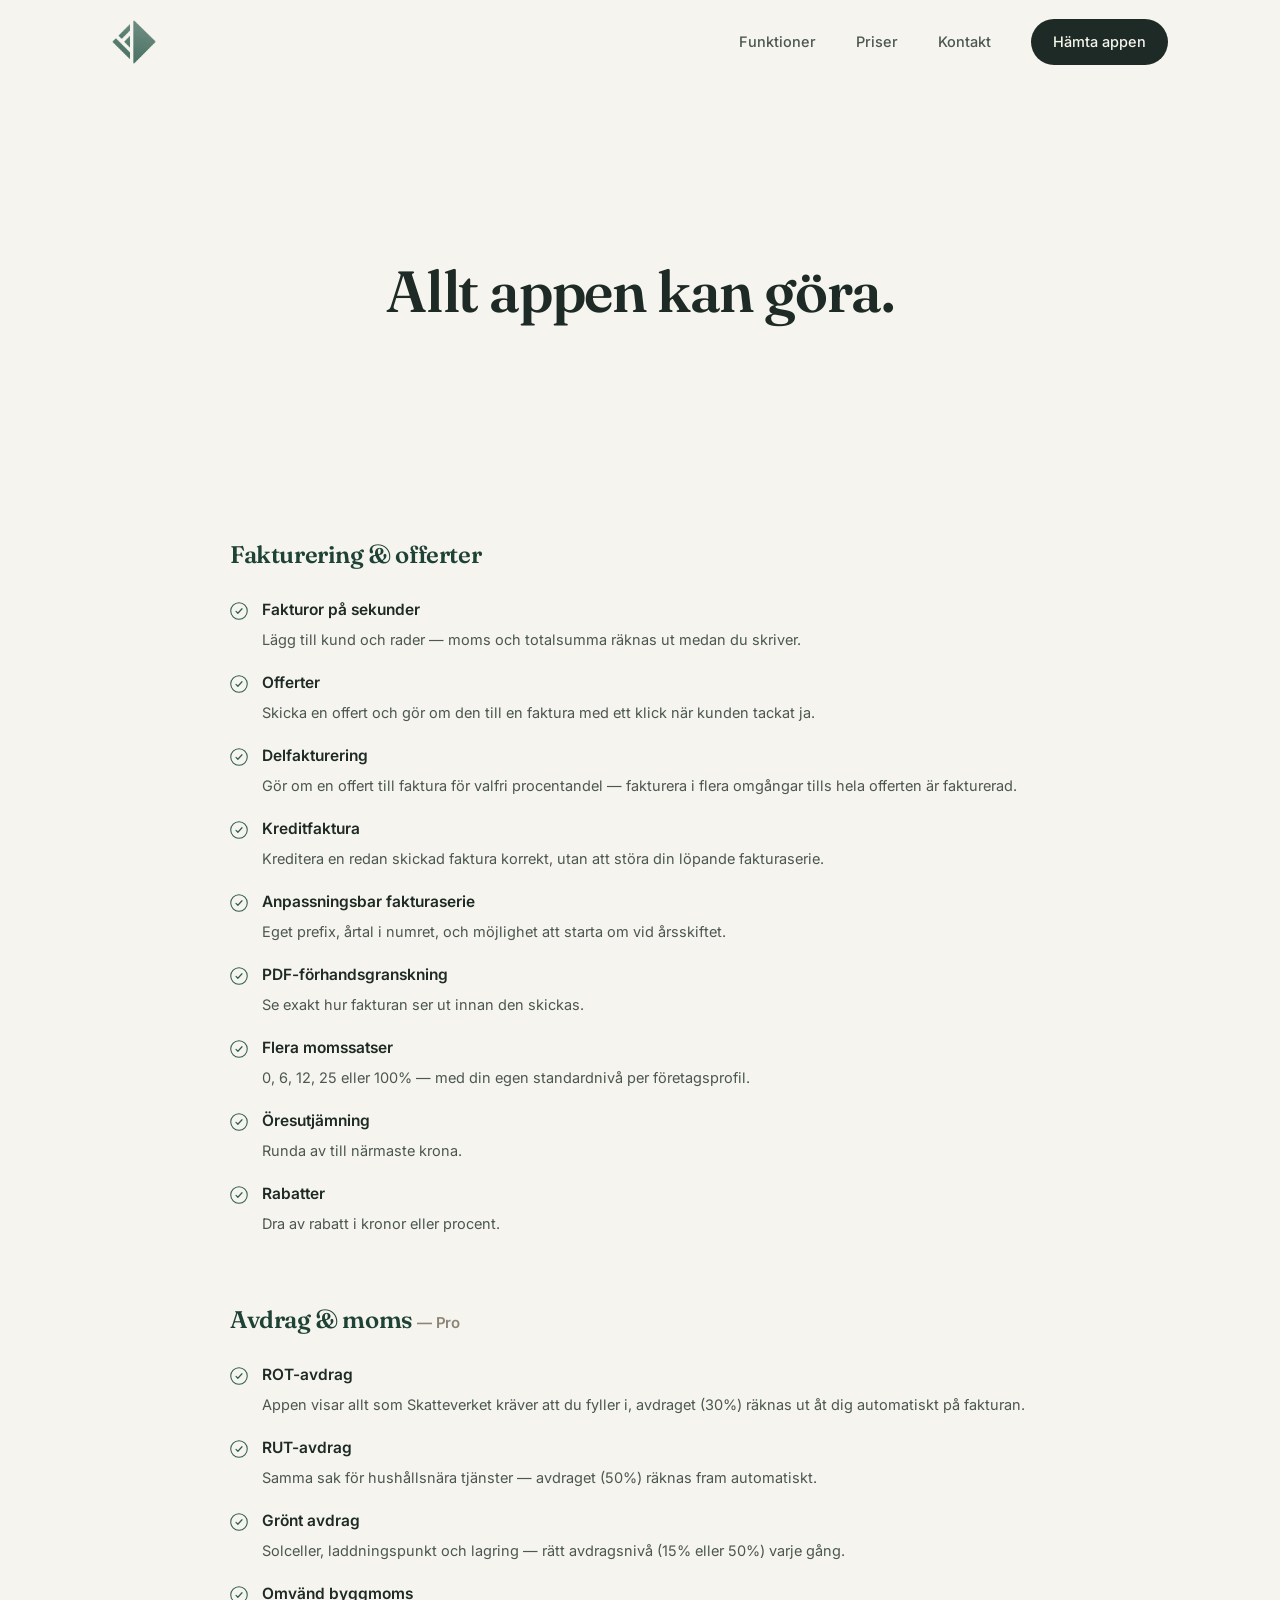
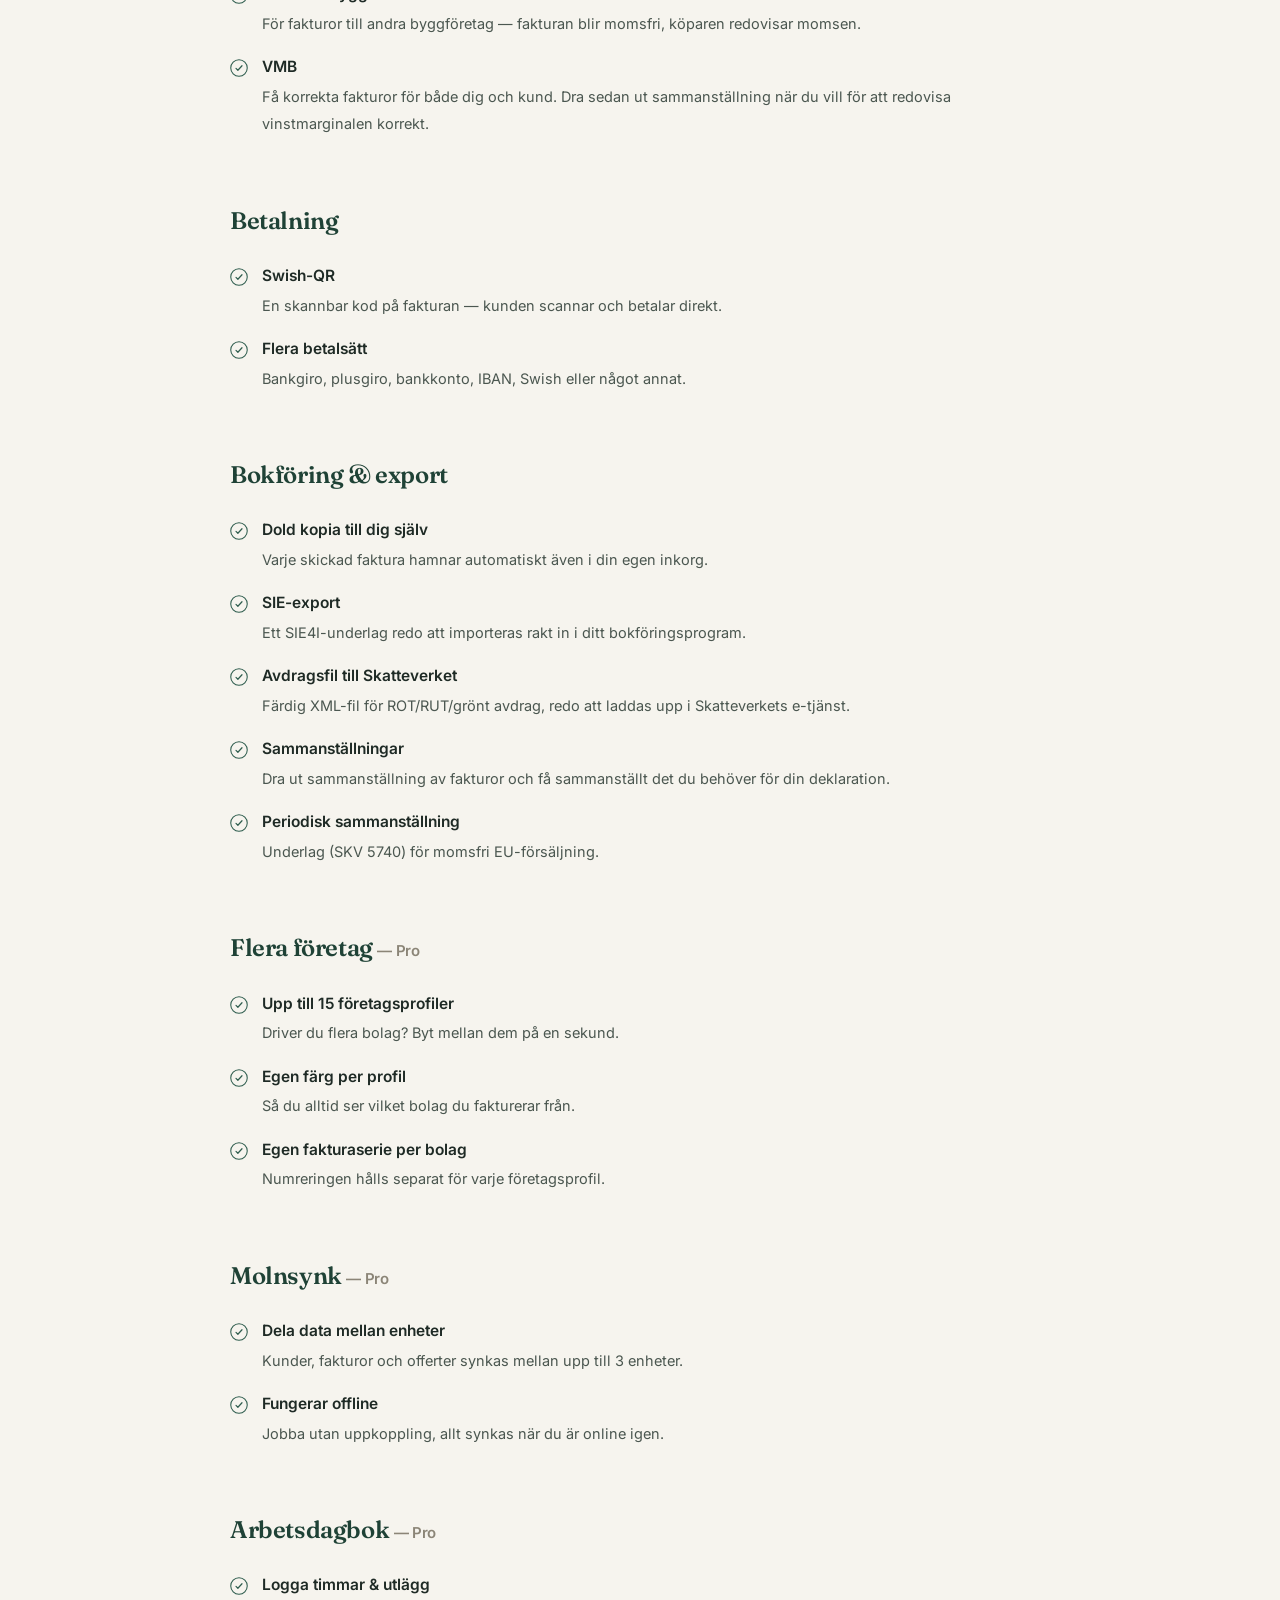
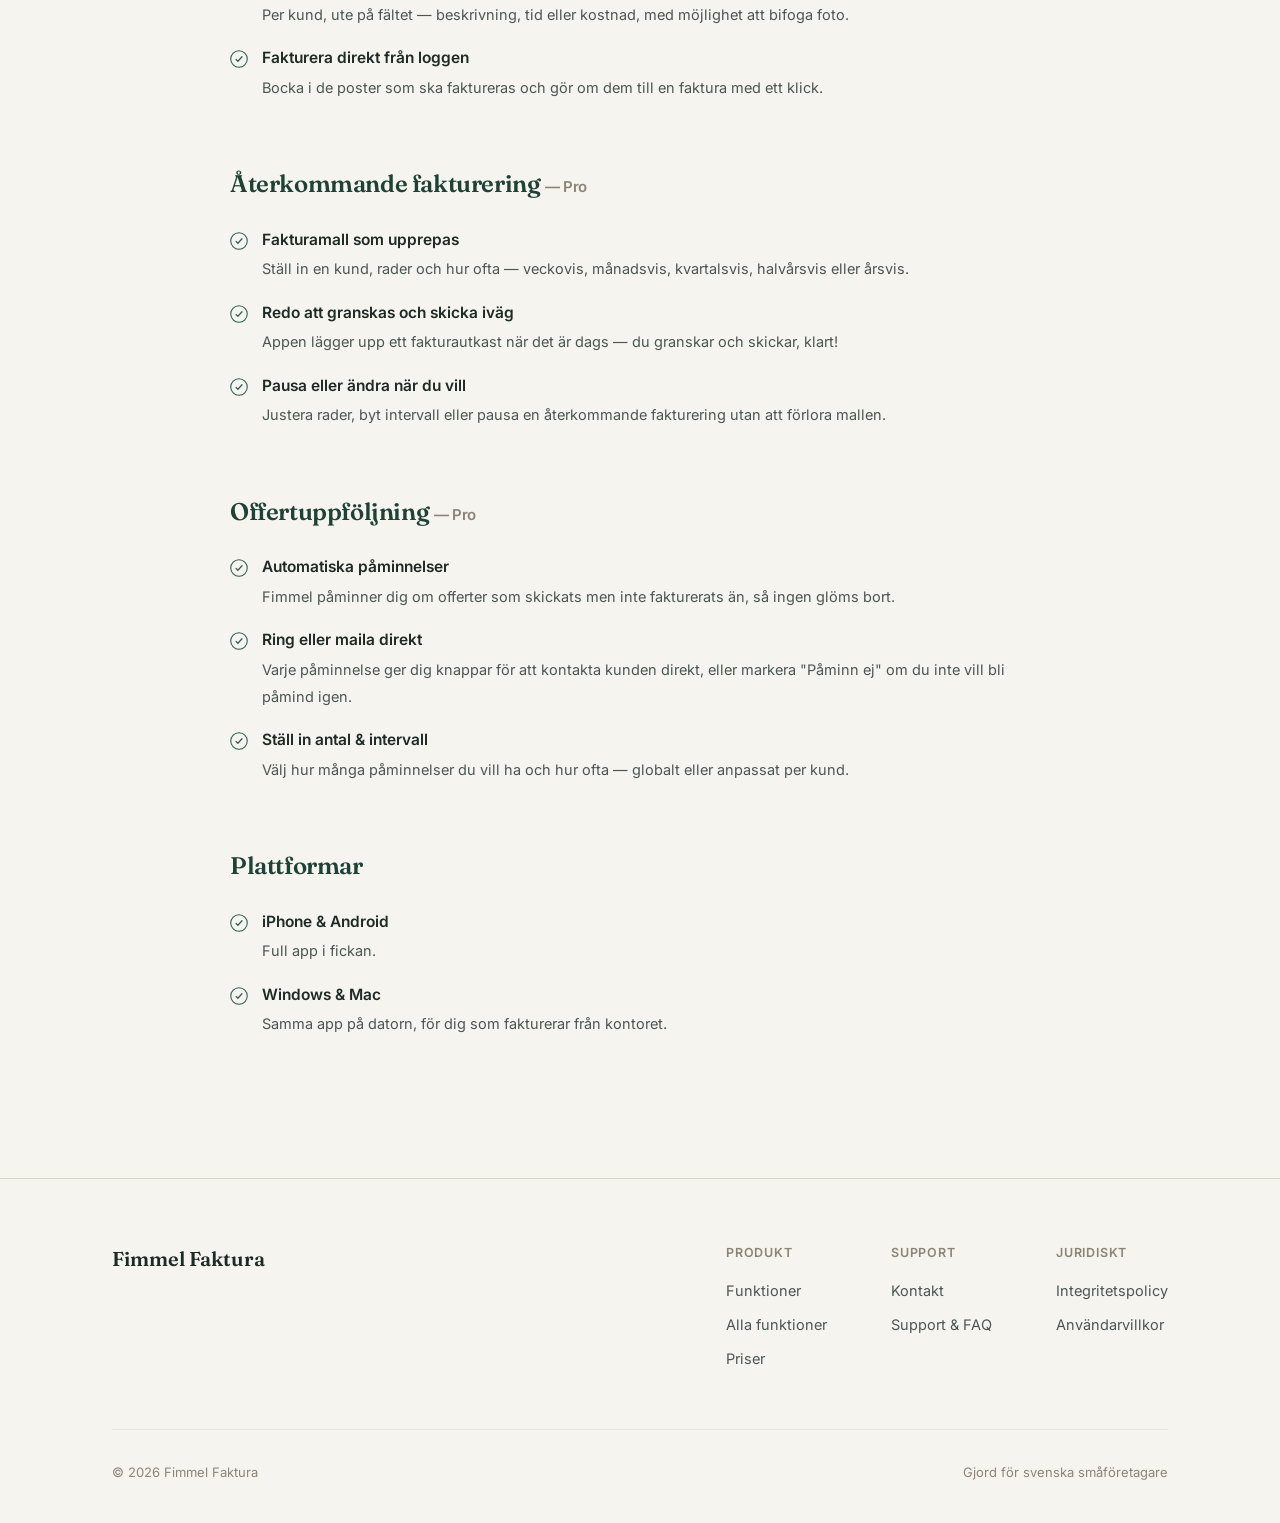
==== commit db46a26b: "Add Offertuppföljning (Pro) to the website: feature card, funktioner.html section, villkor.html, and" ====
--- a/funktioner.html
+++ b/funktioner.html
@@ -221,6 +221,24 @@
   </div>
 
   <div class="func-category">
+    <h2 class="serif">Offertuppföljning <span style="font-size:15px;color:var(--muted);font-family:'Inter',sans-serif;font-weight:600;">— Pro</span></h2>
+    <div class="func-list">
+      <div class="func-item">
+        <svg viewBox="0 0 24 24" fill="none" width="18" height="18"><circle cx="12" cy="12" r="11" stroke="#2F5D4E" stroke-width="1.4"/><path d="M8 12.5l2.5 2.5L16 9" stroke="#2F5D4E" stroke-width="1.6" stroke-linecap="round" stroke-linejoin="round"/></svg>
+        <div class="func-item-text"><strong>Automatiska påminnelser</strong><span>Fimmel påminner dig om offerter som skickats men inte fakturerats än, så ingen glöms bort.</span></div>
+      </div>
+      <div class="func-item">
+        <svg viewBox="0 0 24 24" fill="none" width="18" height="18"><circle cx="12" cy="12" r="11" stroke="#2F5D4E" stroke-width="1.4"/><path d="M8 12.5l2.5 2.5L16 9" stroke="#2F5D4E" stroke-width="1.6" stroke-linecap="round" stroke-linejoin="round"/></svg>
+        <div class="func-item-text"><strong>Ring eller maila direkt</strong><span>Varje påminnelse ger dig knappar för att kontakta kunden direkt, eller markera "Påminn ej" om du inte vill bli påmind igen.</span></div>
+      </div>
+      <div class="func-item">
+        <svg viewBox="0 0 24 24" fill="none" width="18" height="18"><circle cx="12" cy="12" r="11" stroke="#2F5D4E" stroke-width="1.4"/><path d="M8 12.5l2.5 2.5L16 9" stroke="#2F5D4E" stroke-width="1.6" stroke-linecap="round" stroke-linejoin="round"/></svg>
+        <div class="func-item-text"><strong>Ställ in antal &amp; intervall</strong><span>Välj hur många påminnelser du vill ha och hur ofta — globalt eller anpassat per kund.</span></div>
+      </div>
+    </div>
+  </div>
+
+  <div class="func-category">
     <h2 class="serif">Plattformar</h2>
     <div class="func-list">
       <div class="func-item">
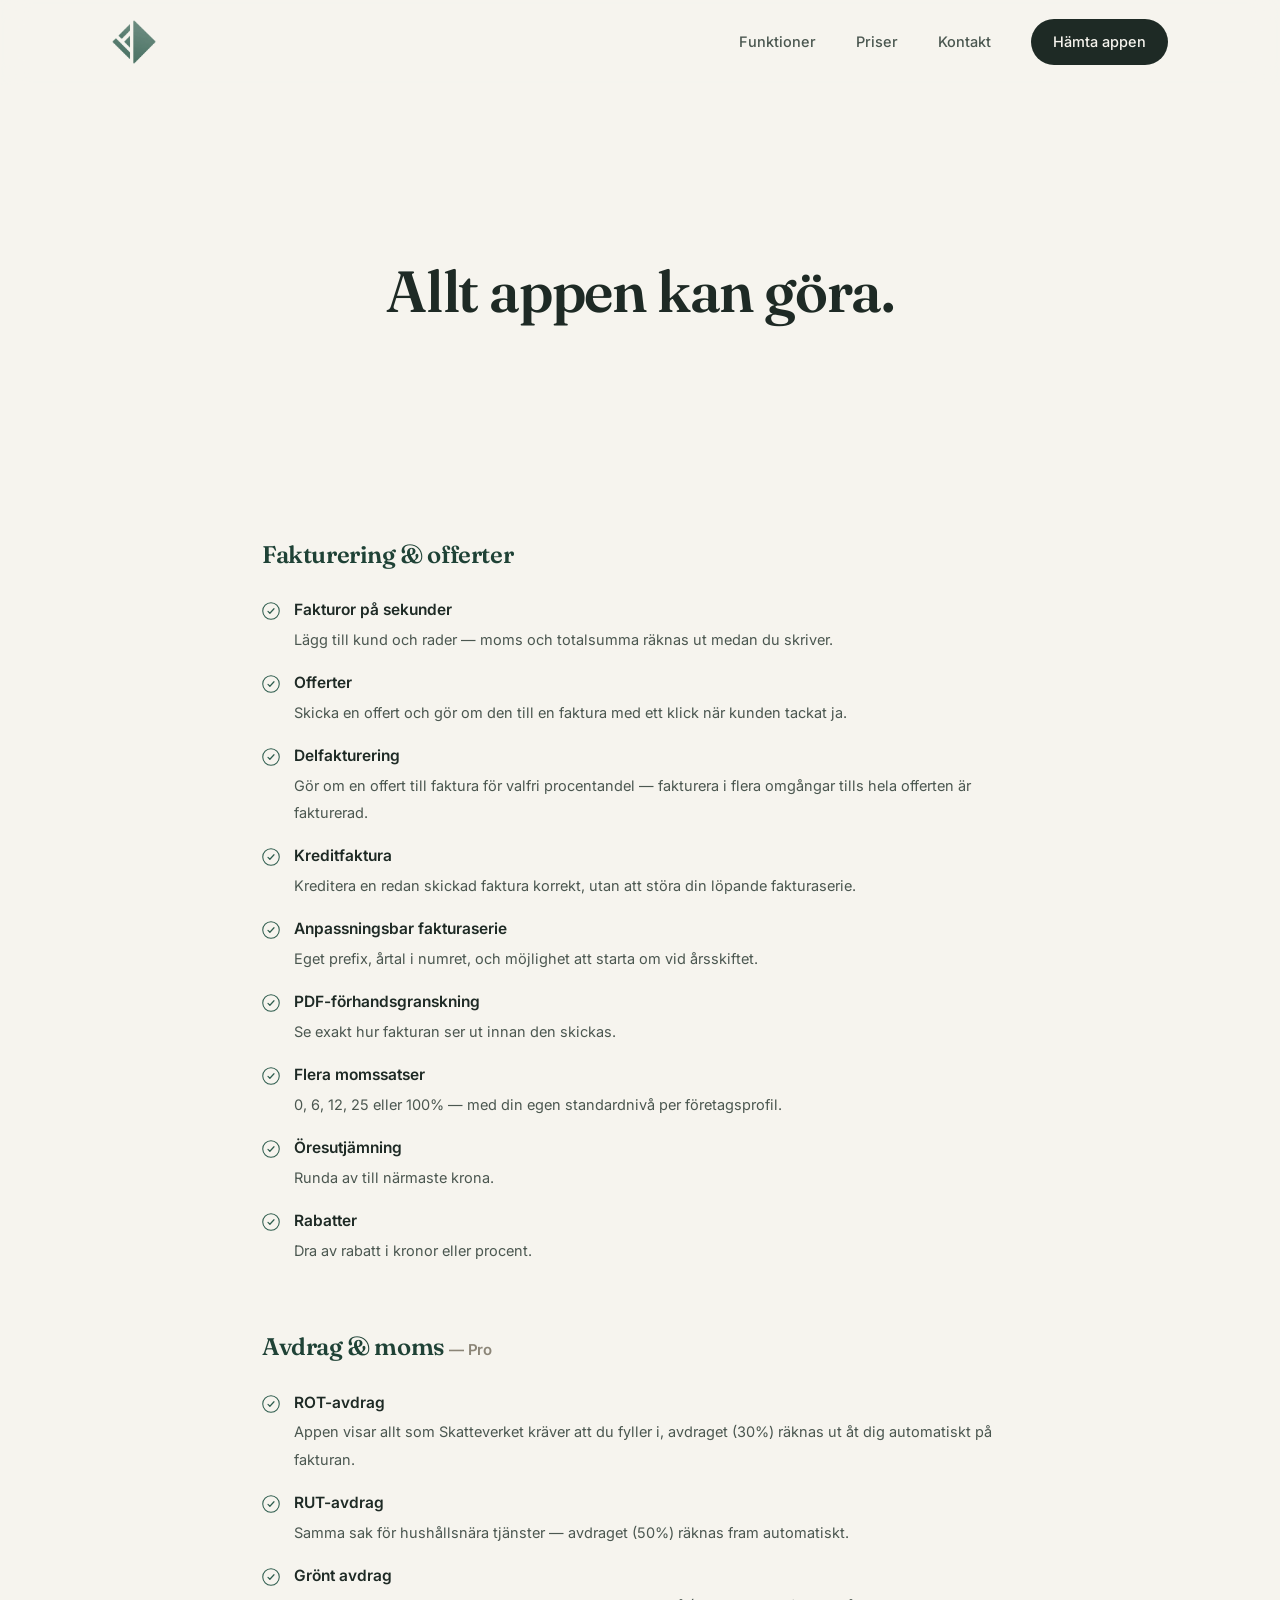
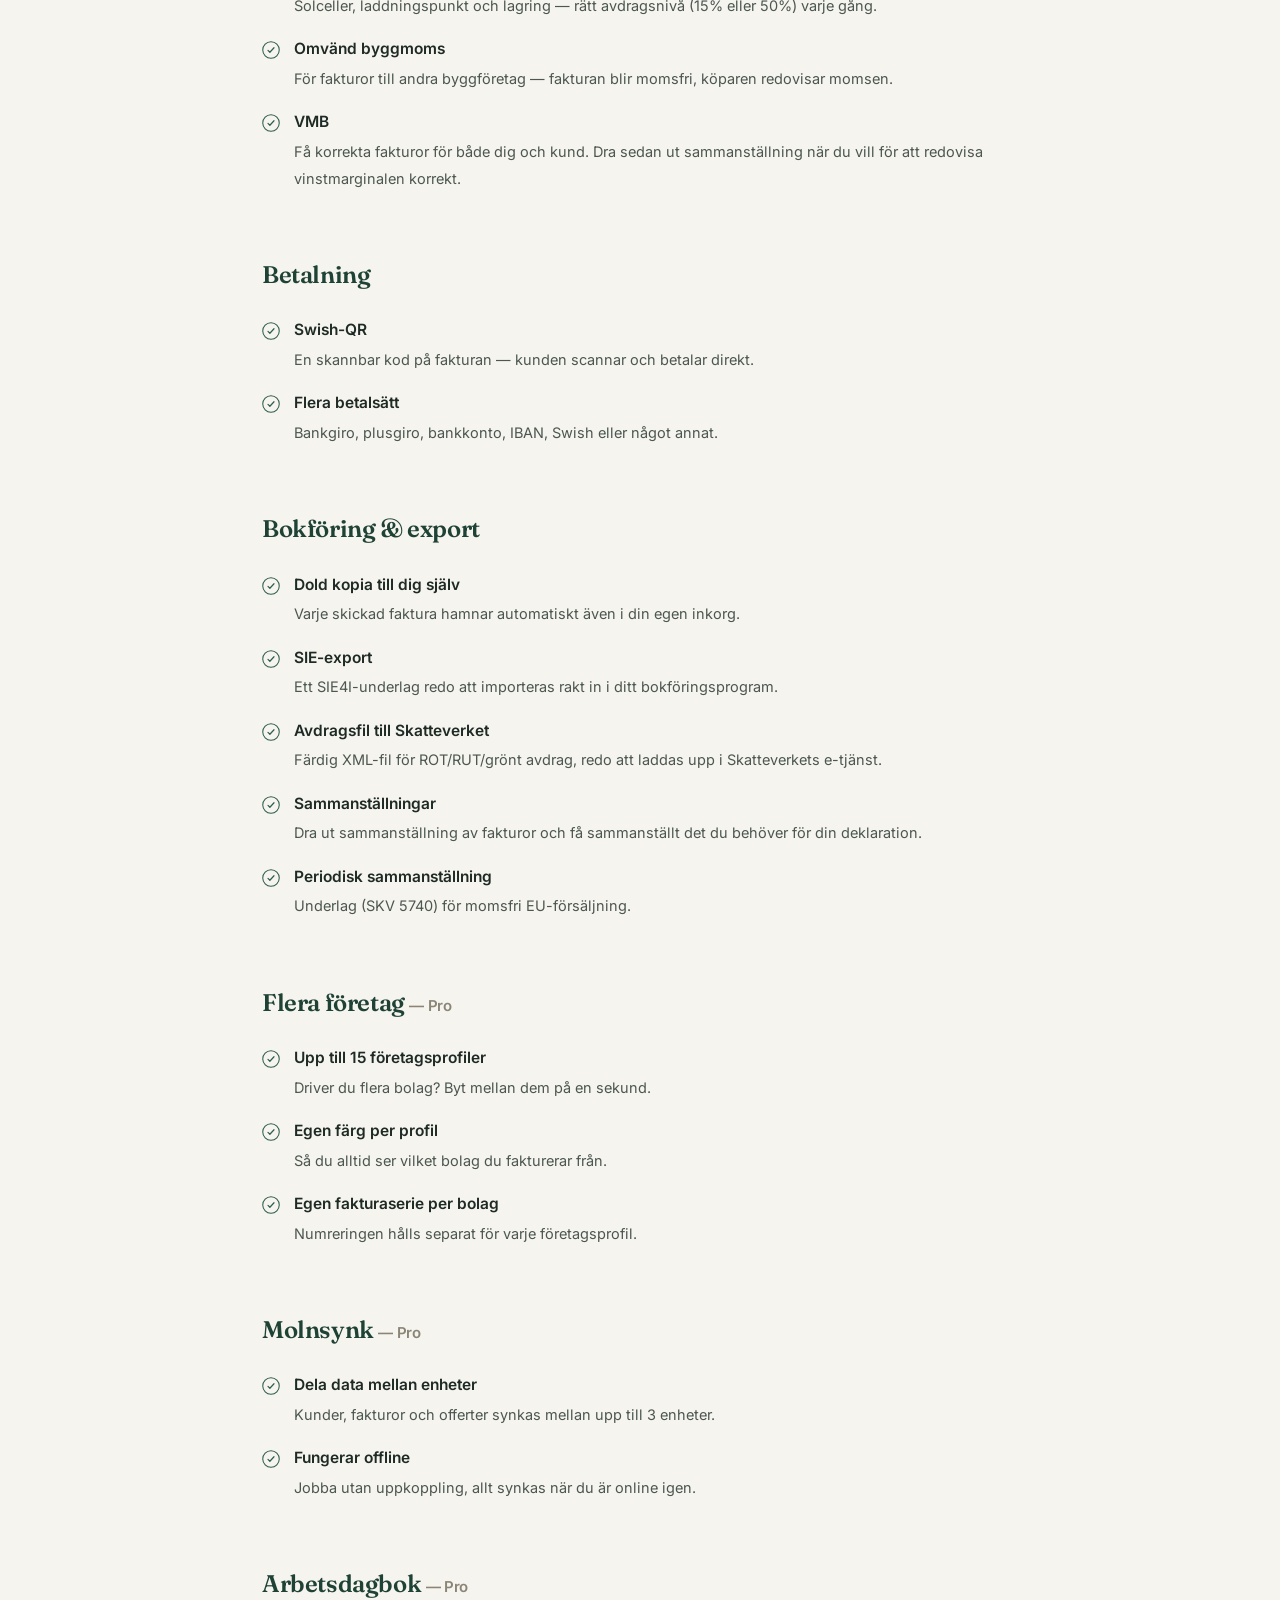
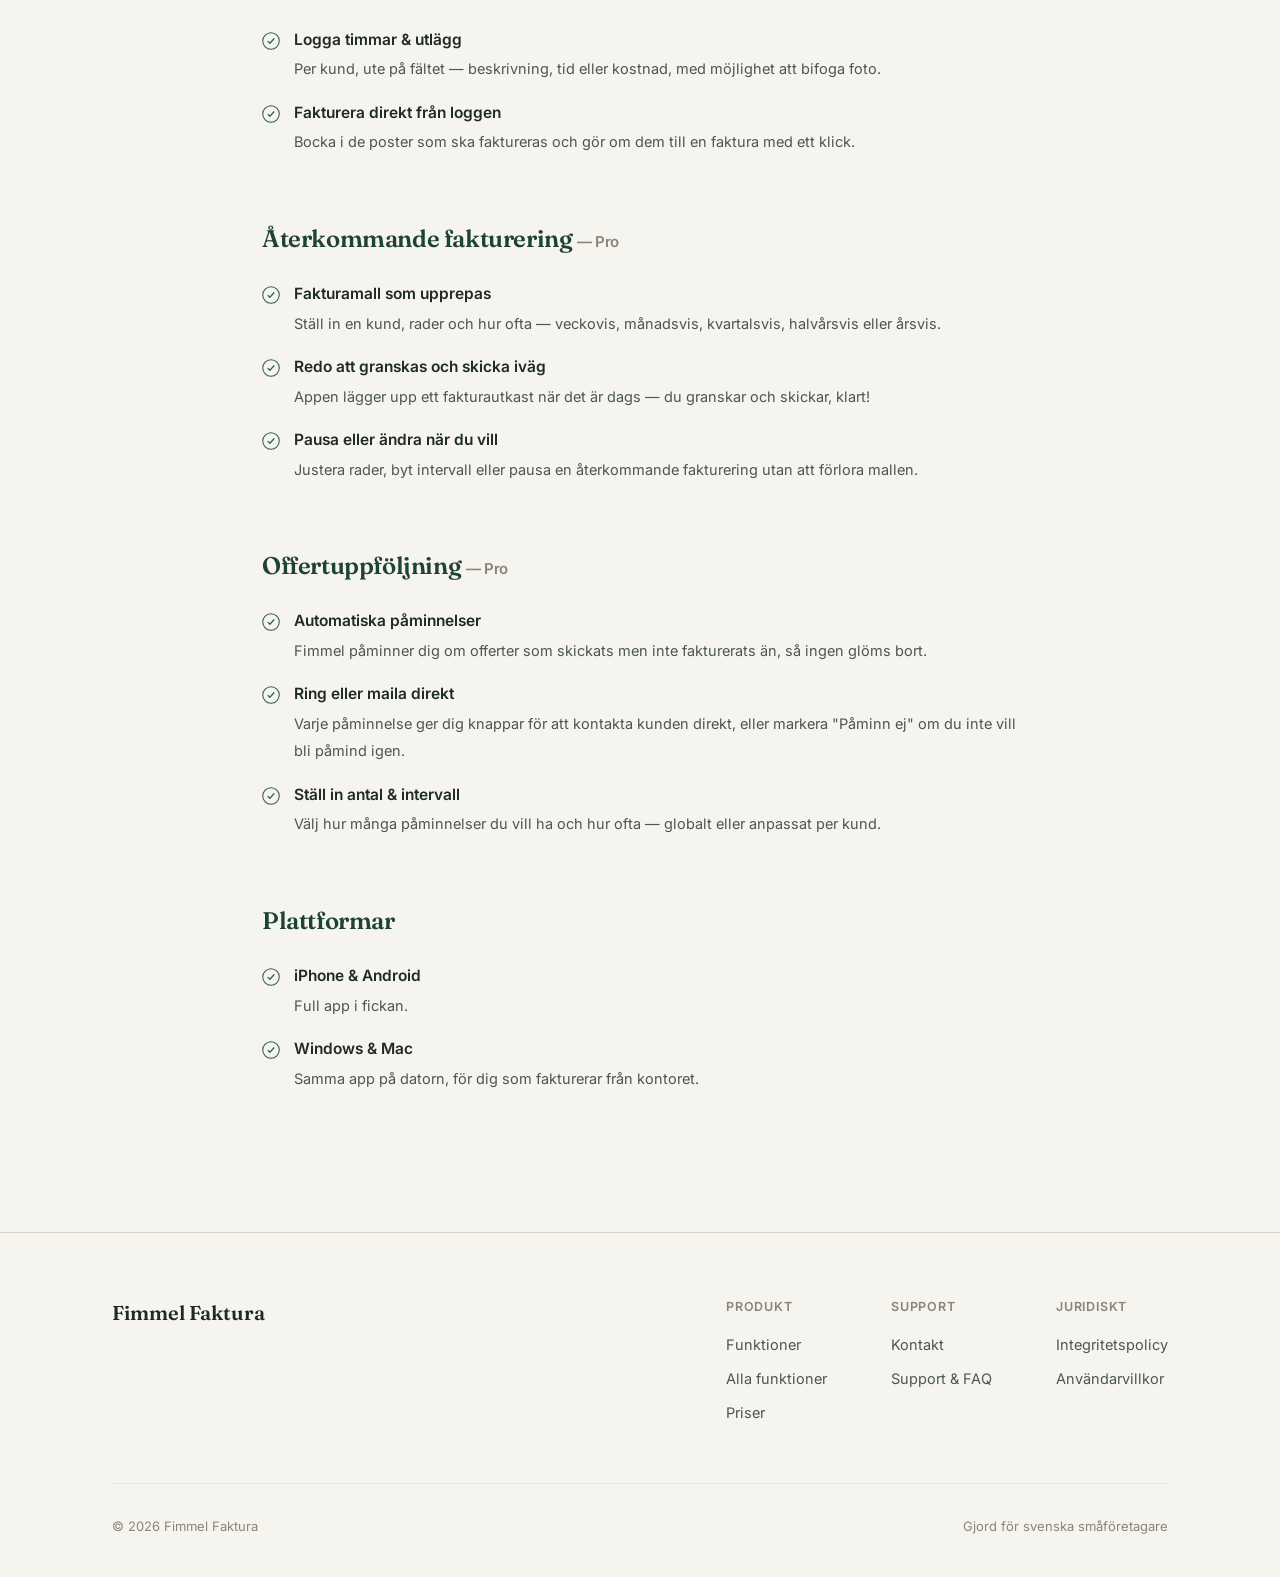
==== commit 195b471f: "Fix mobile nav menu rendering under page content, and add missing side padding on funktioner.html - " ====
--- a/funktioner.html
+++ b/funktioner.html
@@ -293,7 +293,10 @@
   });
   const toggle = document.getElementById('navToggle');
   const links = document.getElementById('navLinks');
-  toggle.addEventListener('click', () => links.classList.toggle('open'));
+  toggle.addEventListener('click', () => {
+    links.classList.toggle('open');
+    nav.classList.toggle('menu-open');
+  });
 </script>
 
 </body>
--- a/assets/styles.css
+++ b/assets/styles.css
@@ -54,6 +54,15 @@
 
 .nav.scrolled{border-bottom-color:var(--line);}
 
+/* backdrop-filter on .nav makes it the containing block for any
+   position:fixed descendant (a CSS spec quirk, not a bug in the menu
+   itself) — so the mobile .nav-links overlay, whose fixed positioning is
+   meant to cover the whole viewport, was instead positioning itself
+   relative to .nav's own small header box, leaving page content visible
+   through/around it. Dropping the blur while the menu is open removes
+   that containing block, restoring true full-viewport fixed positioning. */
+.nav.menu-open{backdrop-filter:none;-webkit-backdrop-filter:none;background:var(--paper);}
+
 .nav .wrap{
   display:flex;
   align-items:center;
@@ -446,7 +455,7 @@
 /* ---------- full feature list page ---------- */
 
 .func-page{
-  padding:80px 0 140px;
+  padding:80px 32px 140px;
   max-width:820px;
   margin:0 auto;
 }
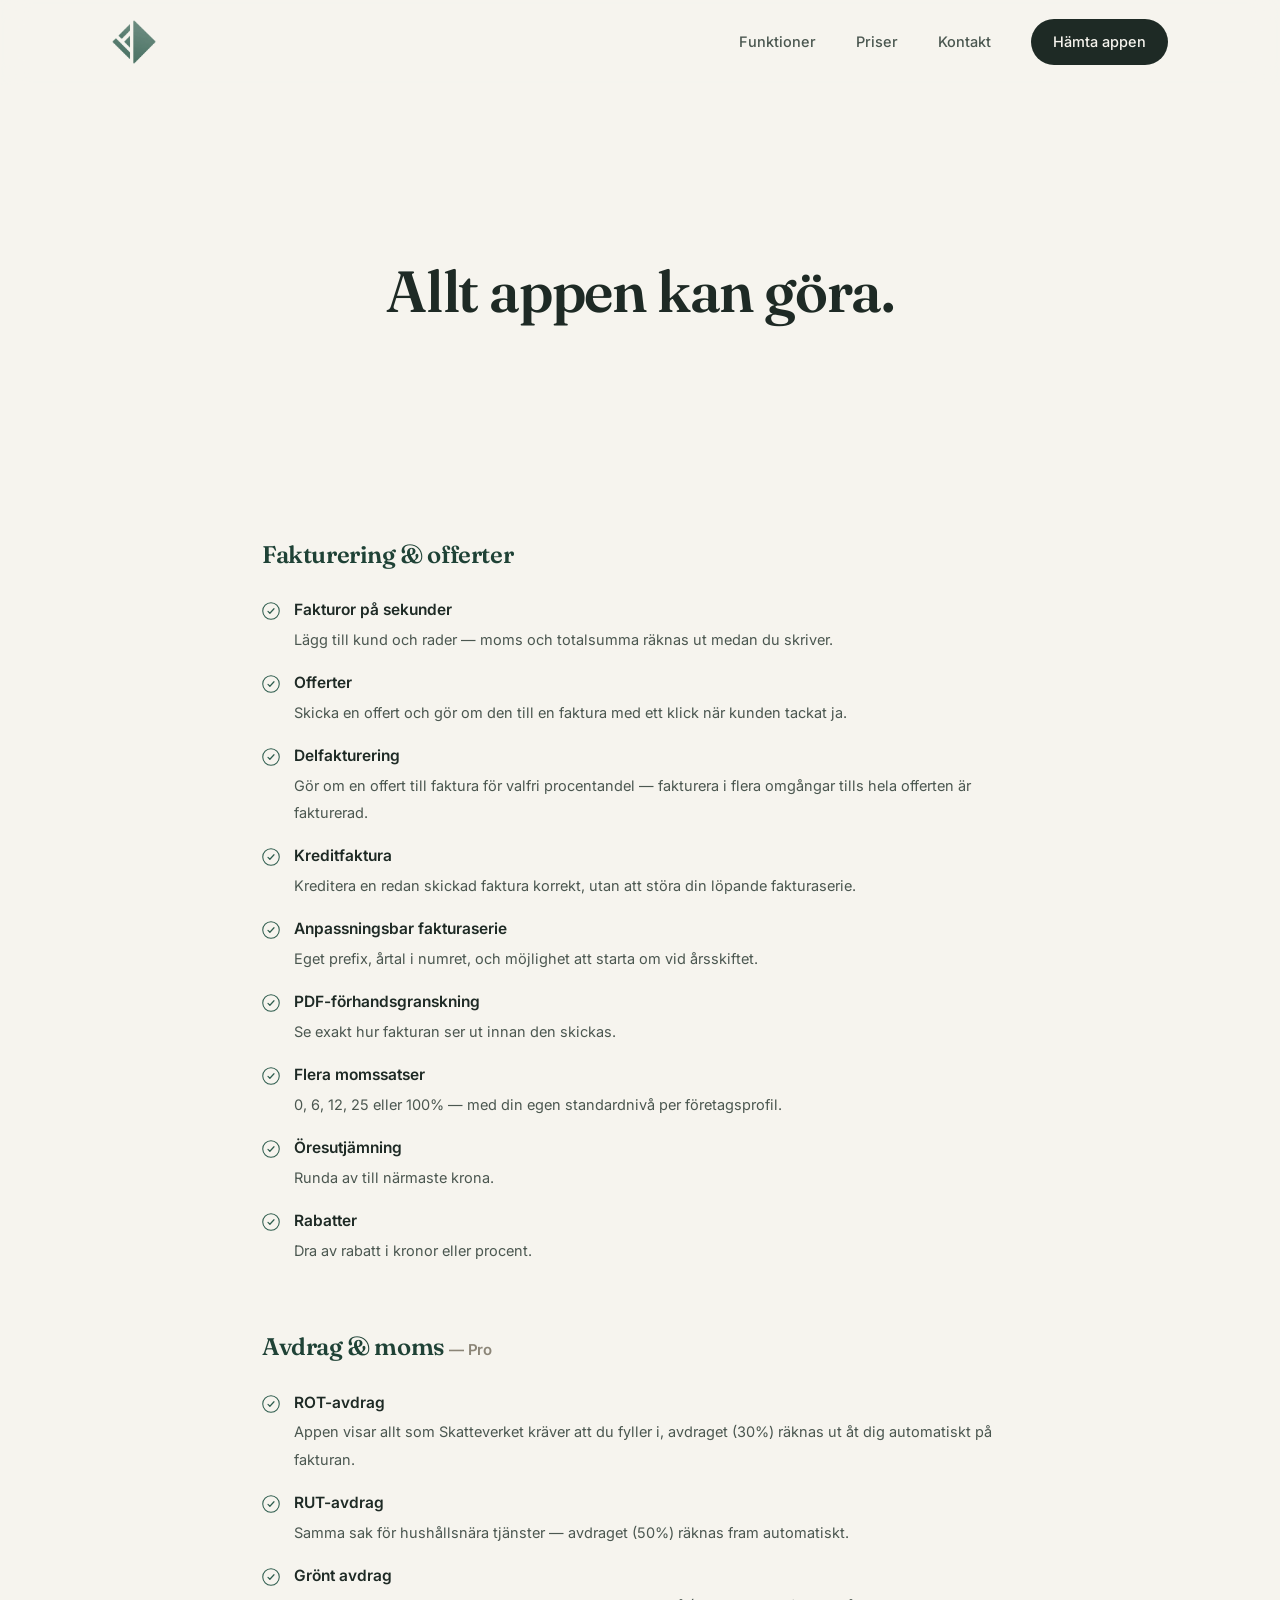
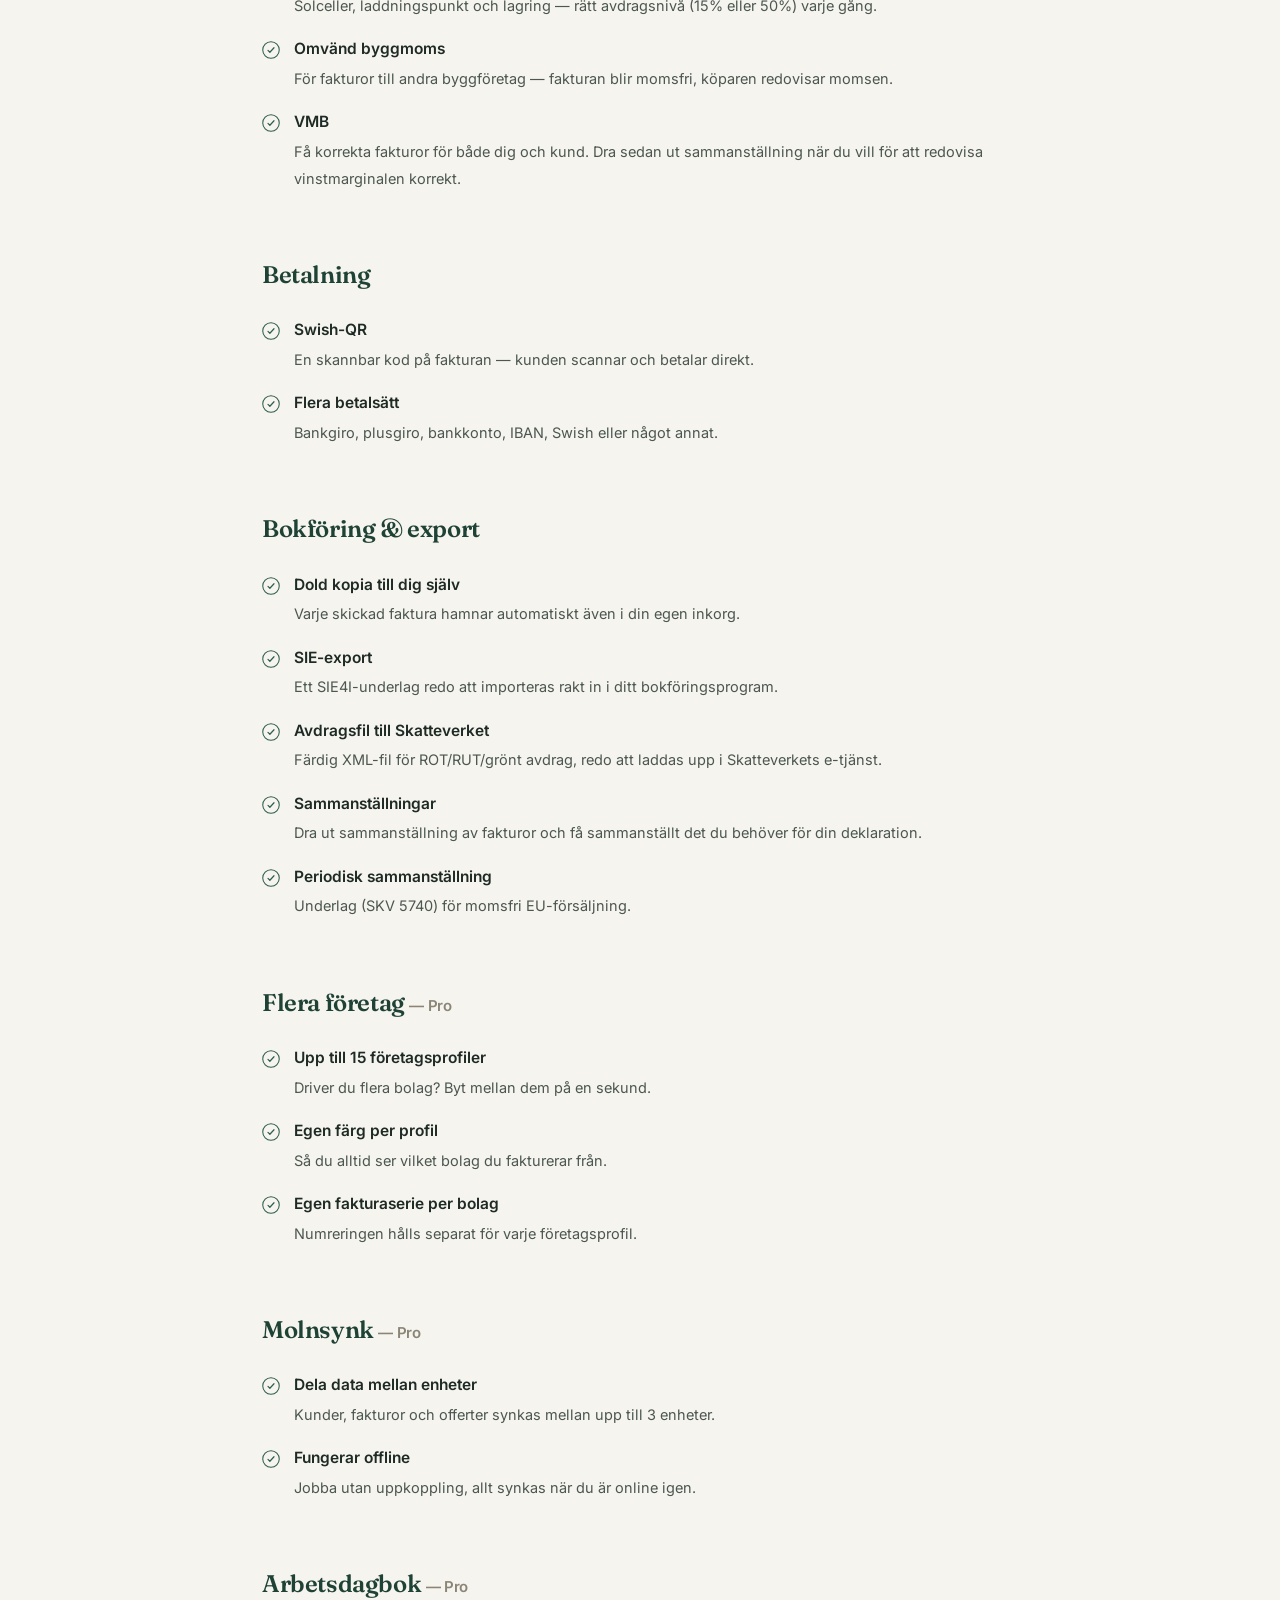
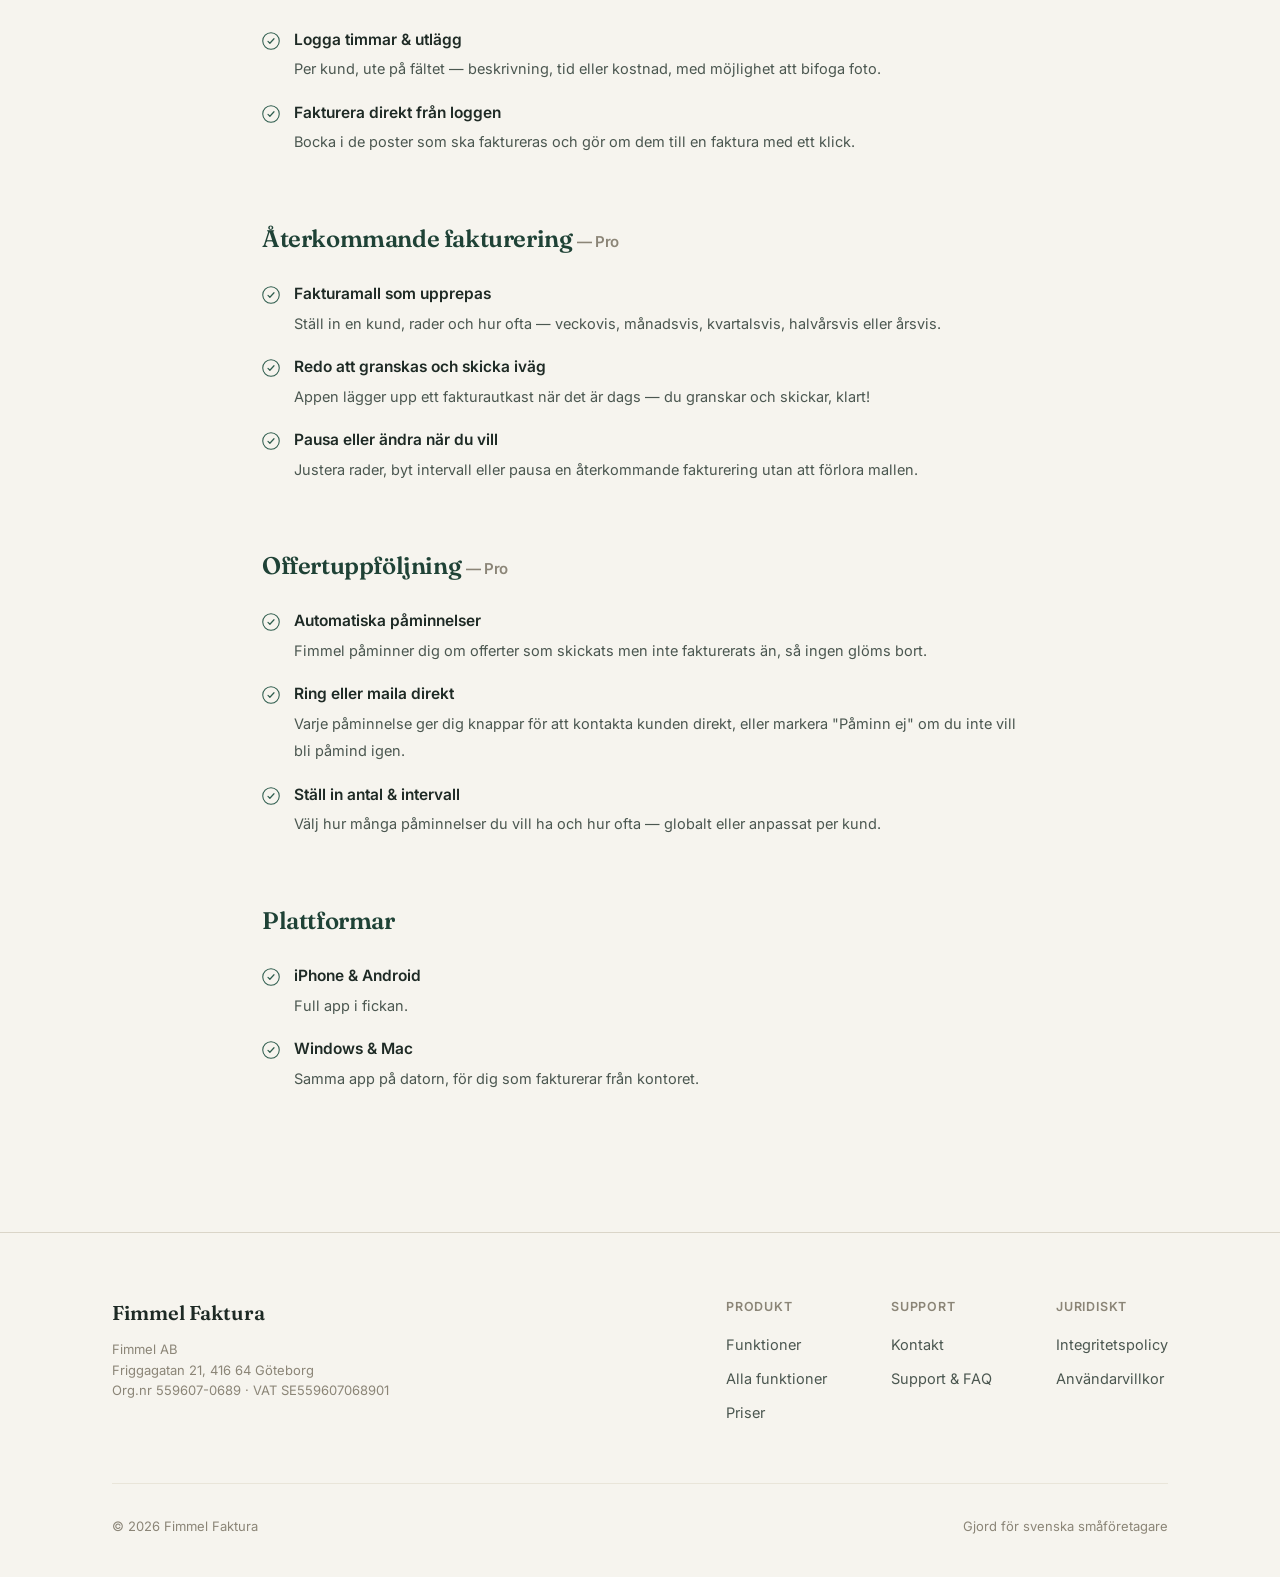
==== commit 7c7fd3c8: "Add registered company details (org.nr, VAT, address) site-wide Fimmel AB is now officially register" ====
--- a/funktioner.html
+++ b/funktioner.html
@@ -259,6 +259,11 @@
     <div class="footer-top">
       <div>
         <div class="footer-logo serif">Fimmel Faktura</div>
+        <div class="footer-addr">
+          Fimmel AB<br>
+          Friggagatan 21, 416 64 Göteborg<br>
+          Org.nr 559607-0689 · VAT SE559607068901
+        </div>
       </div>
       <div class="footer-cols">
         <div class="footer-col">
@@ -297,6 +302,12 @@
     links.classList.toggle('open');
     nav.classList.toggle('menu-open');
   });
+  links.querySelectorAll('a').forEach((a) => {
+    a.addEventListener('click', () => {
+      links.classList.remove('open');
+      nav.classList.remove('menu-open');
+    });
+  });
 </script>
 
 </body>
--- a/assets/styles.css
+++ b/assets/styles.css
@@ -16,8 +16,15 @@
 
 *{margin:0;padding:0;box-sizing:border-box;}
 
-html{scroll-behavior:smooth;scroll-padding-top:100px;}
-
+html{scroll-behavior:smooth;scroll-padding-top:100px;overflow-x:hidden;}
+
+/* The closed mobile .nav-links menu sits off-canvas via transform:translateX(100%)
+   (see its own comment further down) — harmless on iOS Safari, but on Chrome/Android
+   that off-canvas box still counts toward the page's layout width once backdrop-filter
+   turns .nav into its containing block, so the whole site got silently rendered at
+   ~50% zoom on Android with everything (including the demo) landing under the finger's
+   actual tap. overflow-x:hidden on html+body stops the browser from ever widening the
+   viewport for that off-canvas content. */
 body{
   background:var(--paper);
   color:var(--ink);
@@ -25,6 +32,7 @@
   font-size:17px;
   line-height:1.6;
   -webkit-font-smoothing:antialiased;
+  overflow-x:hidden;
 }
 
 .serif{font-family:'Fraunces',serif;}
@@ -627,6 +635,14 @@
   margin-bottom:14px;
 }
 
+.price-was{
+  font-family:'Fraunces',serif;
+  font-size:20px;
+  color:var(--muted);
+  text-decoration:line-through;
+  margin-bottom:2px;
+}
+
 .price-num{
   font-family:'Fraunces',serif;
   font-weight:600;
@@ -642,6 +658,13 @@
   letter-spacing:0;
 }
 
+.price-intro{
+  margin-top:6px;
+  color:var(--forest);
+  font-size:12.5px;
+  font-weight:600;
+}
+
 .price-note{
   margin-top:10px;
   margin-bottom:40px;
@@ -727,6 +750,13 @@
   font-family:'Fraunces',serif;
   font-weight:600;
   font-size:20px;
+}
+
+.footer-addr{
+  margin-top:10px;
+  font-size:13px;
+  line-height:1.6;
+  color:var(--muted);
 }
 
 .footer-cols{
@@ -1100,3 +1130,143 @@
   .features{grid-template-columns:1fr;}
   .footer-top{flex-direction:column;}
 }
+
+/* ---------- demo (phone frame) ---------- */
+
+.demo-section{background:var(--paper-deep);}
+.demo-section .section-head{margin-bottom:48px;}
+
+.demo-stage{display:flex;flex-direction:column;align-items:center;gap:16px;}
+
+.phone-frame{
+  width:min(100%,380px);
+  aspect-ratio:380/800;
+  background:#1E2A25;
+  border-radius:52px;
+  padding:11px;
+  box-shadow:0 40px 80px -30px rgba(30,42,37,0.55),0 0 0 2px #35443d inset;
+}
+
+.phone-screen{
+  position:relative;
+  display:flex;
+  flex-direction:column;
+  width:100%;
+  height:100%;
+  background:var(--paper);
+  border-radius:42px;
+  overflow:hidden;
+}
+
+.phone-status{
+  flex:0 0 38px;
+  display:flex;
+  align-items:center;
+  justify-content:space-between;
+  padding:0 26px;
+  font-size:13px;
+  font-weight:600;
+  color:var(--ink);
+  position:relative;
+  background:var(--paper);
+}
+.phone-status::after{
+  content:"";
+  position:absolute;
+  left:50%;
+  top:9px;
+  width:92px;
+  height:22px;
+  margin-left:-46px;
+  background:#1E2A25;
+  border-radius:12px;
+}
+.phone-status-icons{display:flex;gap:6px;align-items:center;color:var(--ink);}
+.phone-status-icons svg{display:block;height:12px;width:auto;}
+
+.phone-body{position:relative;flex:1;min-height:0;background:var(--paper);}
+
+
+.phone-home{
+  flex:0 0 22px;
+  display:flex;
+  align-items:center;
+  justify-content:center;
+  background:var(--paper);
+}
+.phone-home::before{content:"";width:120px;height:5px;border-radius:3px;background:var(--ink);opacity:0.85;}
+
+.demo-start{
+  position:absolute;
+  inset:0;
+  display:flex;
+  flex-direction:column;
+  align-items:center;
+  justify-content:center;
+  gap:18px;
+  border:0;
+  background:var(--paper);
+  cursor:pointer;
+  font:inherit;
+  color:var(--ink);
+}
+.demo-start img{
+  width:104px;
+  height:104px;
+  object-fit:contain;
+  border-radius:24px;
+  box-shadow:0 14px 30px -10px rgba(47,93,78,0.45);
+  animation:demoPulse 2.4s ease-in-out infinite;
+}
+.demo-start span{font-size:15px;color:var(--ink-soft);}
+.demo-start:hover img{animation-play-state:paused;transform:scale(1.04);}
+@keyframes demoPulse{0%,100%{transform:scale(1);}50%{transform:scale(1.06);}}
+@media (prefers-reduced-motion:reduce){.demo-start img{animation:none;}}
+
+.demo-restart{
+  background:none;
+  border:0;
+  font:inherit;
+  font-size:14px;
+  color:var(--ink-soft);
+  text-decoration:underline;
+  cursor:pointer;
+}
+.demo-restart[hidden]{display:none;}
+
+/* ---------- prisjämförelse Basic vs Pro ---------- */
+
+.sr{position:absolute;width:1px;height:1px;overflow:hidden;clip:rect(0 0 0 0);white-space:nowrap;}
+
+.compare{margin:72px auto 0;max-width:820px;}
+.compare>h3{text-align:center;font-weight:600;font-size:24px;letter-spacing:-0.4px;color:var(--ink);margin-bottom:28px;}
+
+.compare-table{width:100%;table-layout:fixed;border-collapse:separate;border-spacing:0;background:#fff;border:1px solid var(--line);border-radius:20px;overflow:hidden;}
+.compare-table th,.compare-table td{padding:14px 18px;border-bottom:1px solid var(--line-soft);text-align:center;vertical-align:middle;}
+.compare-table th[scope=row]{text-align:left;font-weight:500;font-size:15px;color:var(--ink);}
+.compare-table thead th{border-bottom:1px solid var(--line);padding:22px 18px 18px;vertical-align:bottom;background:#fff;}
+.compare-table thead th:first-child{width:52%;}
+.compare-table .pro{background:var(--forest-pale);}
+.compare-table thead th.pro{background:var(--forest-pale);}
+.cmp-name{display:block;font-size:13px;font-weight:600;letter-spacing:.6px;text-transform:uppercase;color:var(--ink-soft);}
+.cmp-was{display:block;font-size:14px;color:var(--muted);text-decoration:line-through;margin-top:4px;}
+.cmp-price{display:block;font-size:26px;font-weight:600;letter-spacing:-0.5px;margin-top:2px;color:var(--ink);}
+.cmp-note{display:block;font-size:12px;color:var(--muted);margin-top:2px;}
+.compare-table .grp th{background:var(--paper-deep);text-align:left;font-size:12px;font-weight:600;letter-spacing:.6px;text-transform:uppercase;color:var(--ink-soft);padding:11px 18px;}
+.compare-table td.t{font-size:14px;font-weight:600;color:var(--ink);}
+.compare-table td.y::before{content:"";display:inline-block;width:20px;height:20px;vertical-align:middle;background:url("data:image/svg+xml,%3Csvg xmlns='http://www.w3.org/2000/svg' viewBox='0 0 24 24' fill='none'%3E%3Ccircle cx='12' cy='12' r='11' stroke='%232F5D4E' stroke-width='1.4'/%3E%3Cpath d='M8 12.5l2.5 2.5L16 9' stroke='%232F5D4E' stroke-width='1.8' stroke-linecap='round' stroke-linejoin='round'/%3E%3C/svg%3E") center/contain no-repeat;}
+.compare-table td.n::before{content:"";display:inline-block;width:14px;height:2px;border-radius:1px;vertical-align:middle;background:var(--line);}
+.compare-table tbody tr:last-child th,.compare-table tbody tr:last-child td{border-bottom:1px solid var(--line-soft);}
+.compare-table tfoot td{border-bottom:0;padding:22px 18px;}
+.compare-table tfoot .btn{width:100%;}
+.compare-table tfoot td.pro{background:var(--forest-pale);}
+
+@media (max-width:640px){
+  .compare{margin-top:56px;}
+  .compare-table th,.compare-table td{padding:12px 10px;}
+  .compare-table th[scope=row]{font-size:13.5px;}
+  .compare-table thead th:first-child{width:46%;}
+  .cmp-price{font-size:20px;}
+  .cmp-was{font-size:12px;}
+  .compare-table tfoot .btn{padding:13px 8px;font-size:14px;}
+}
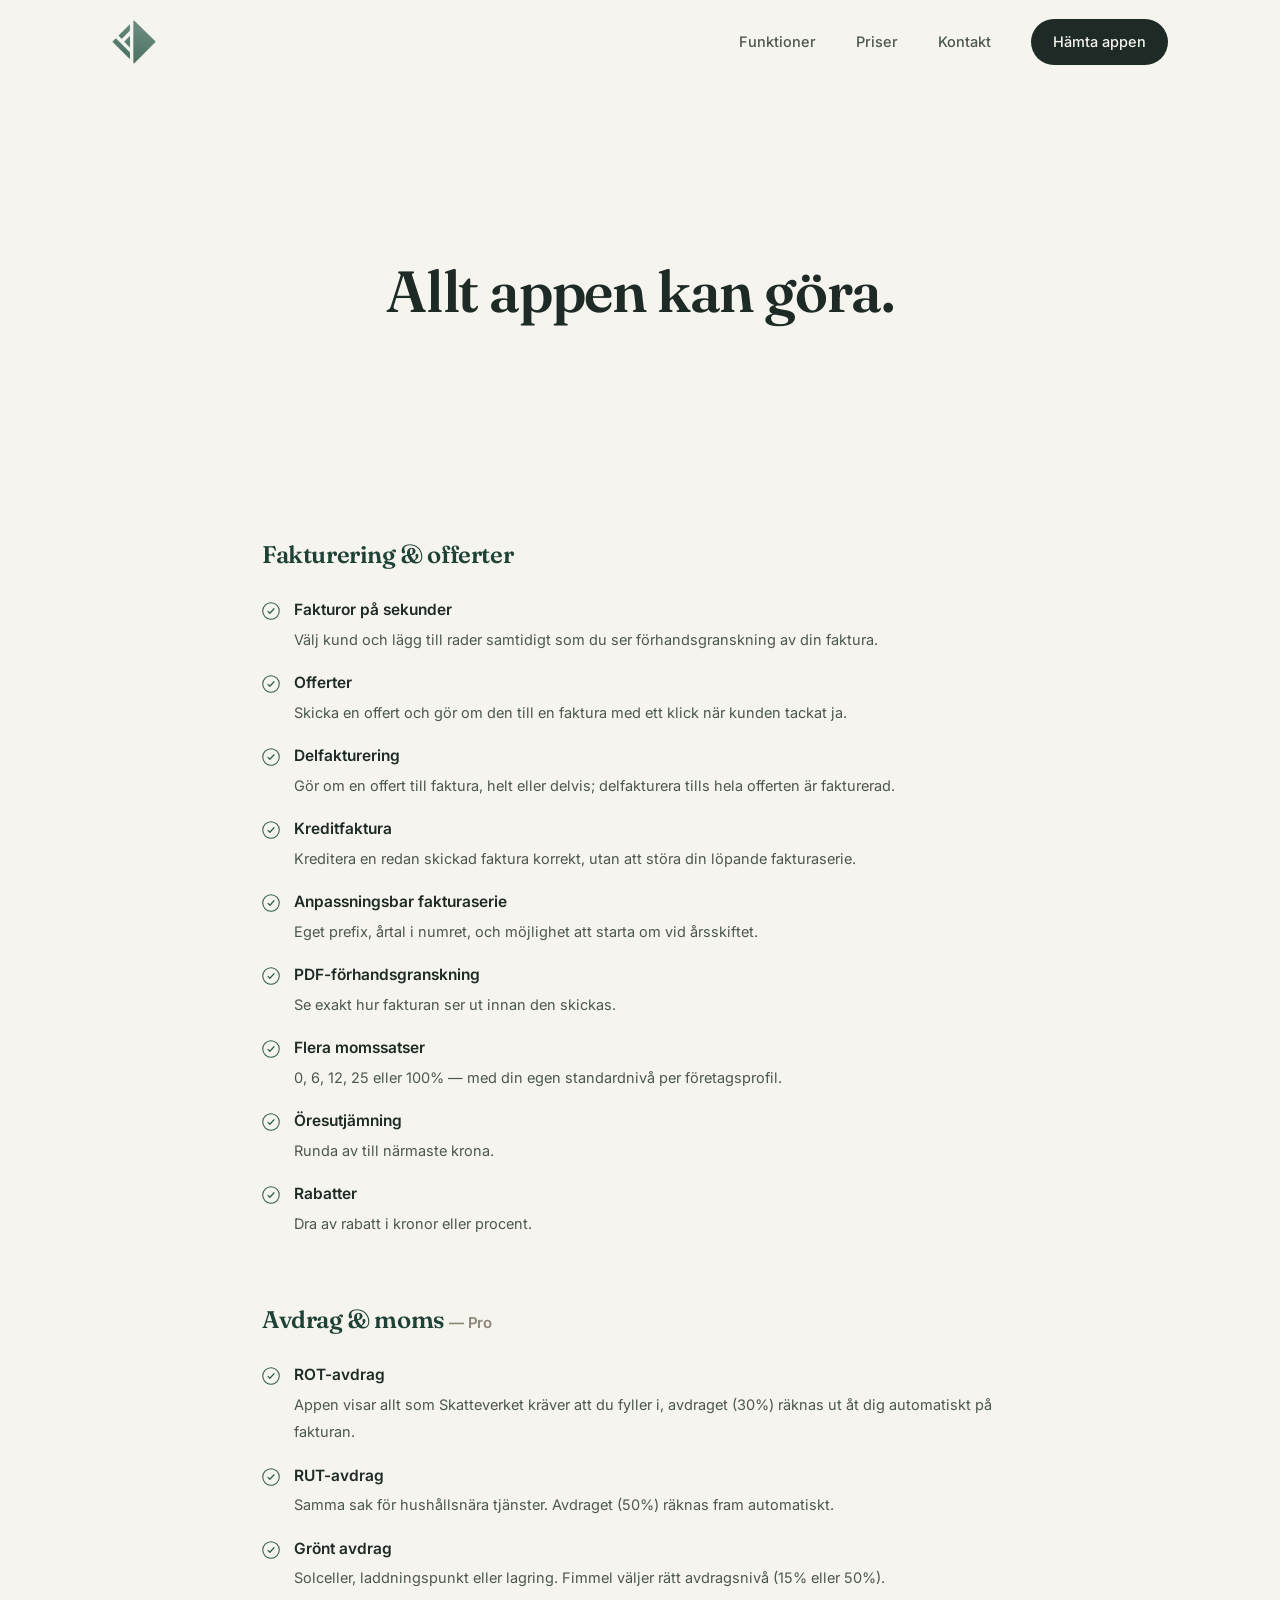
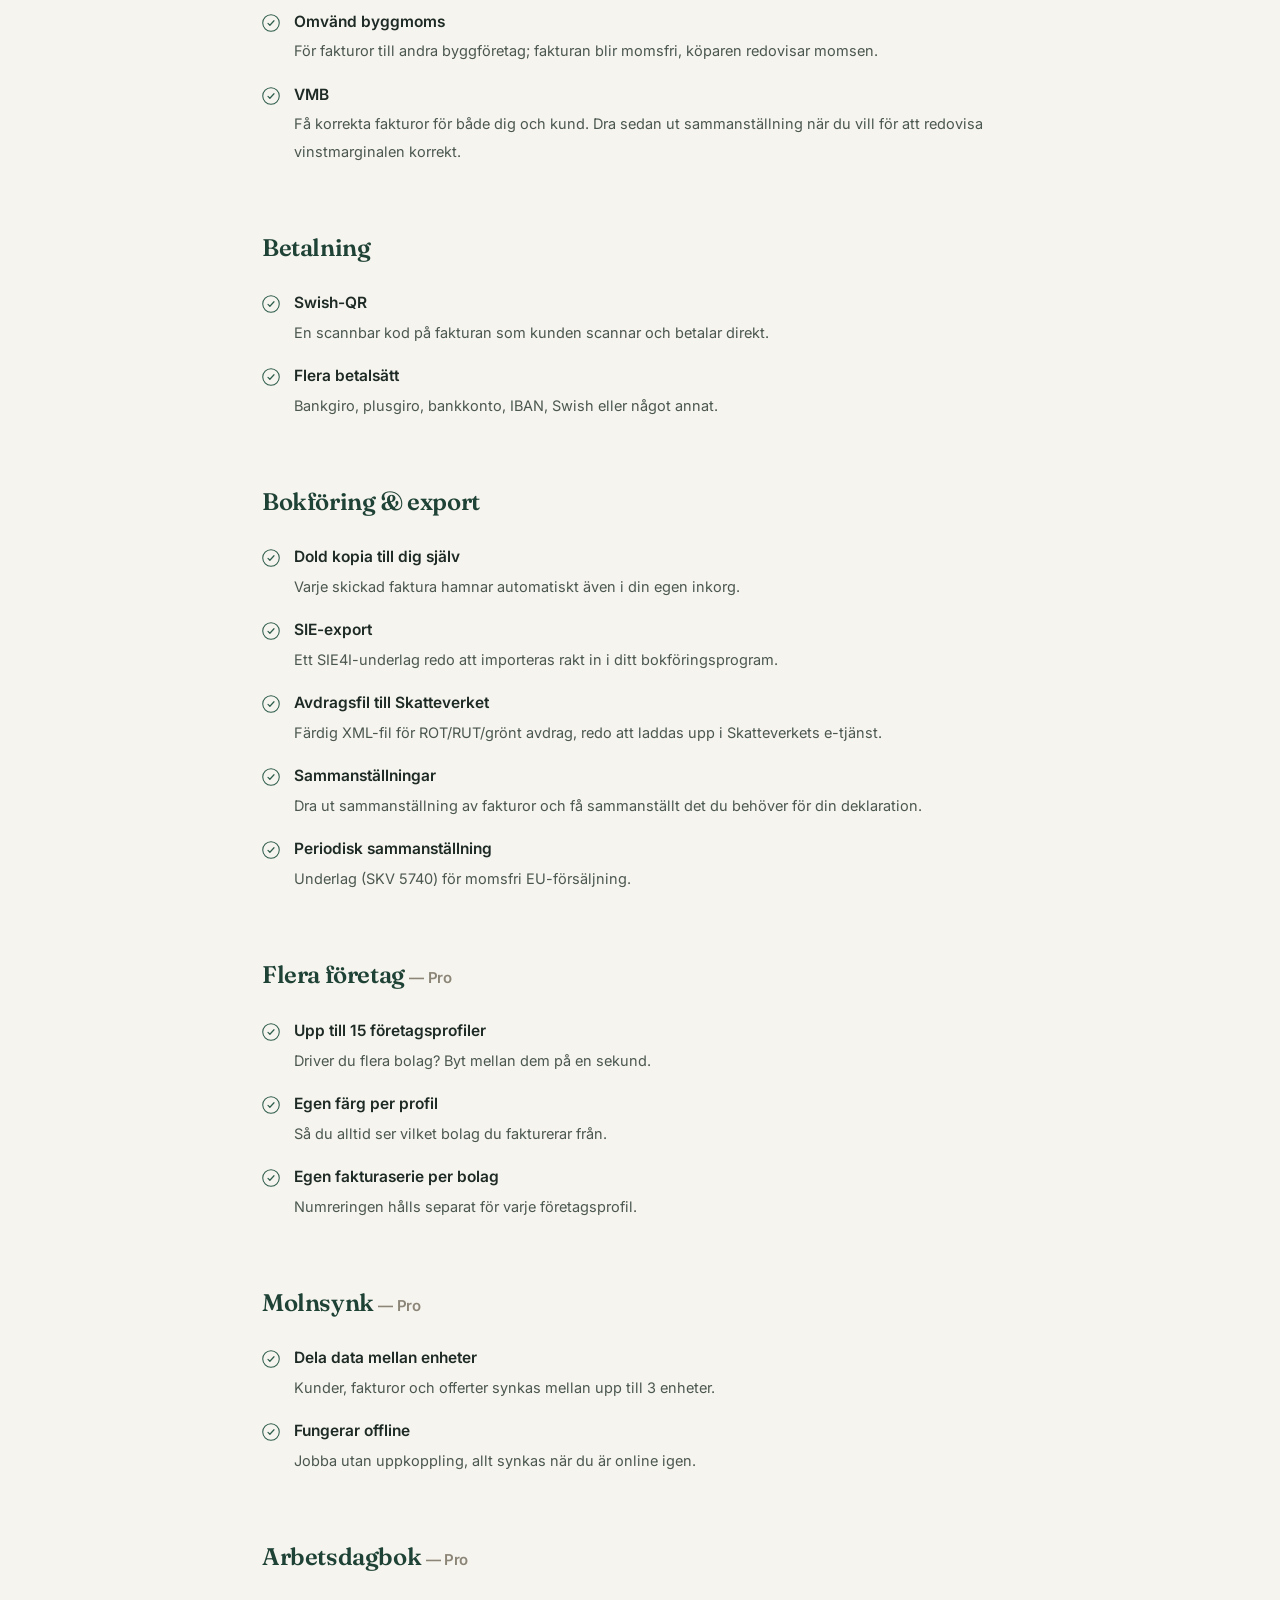
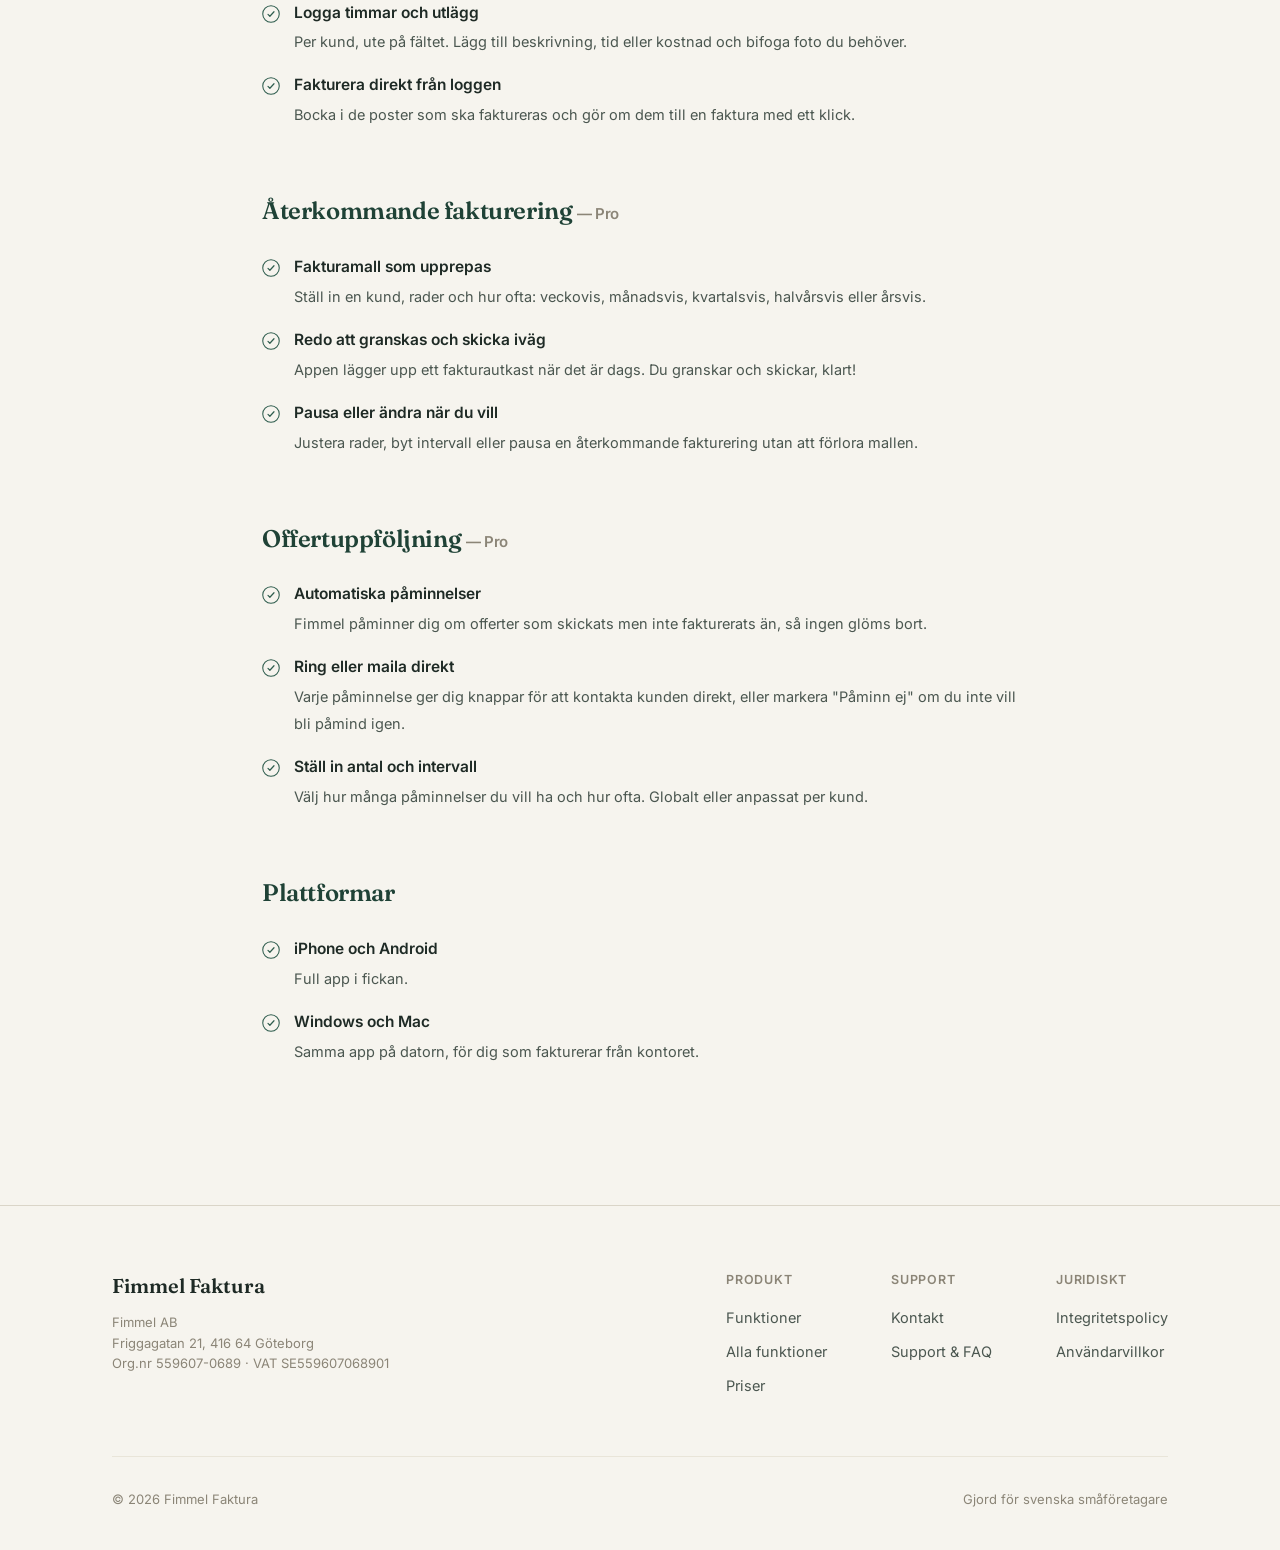
==== commit d1b63628: "Vary sentence structure in feature copy, spell out "och" in two headings Rewrites the repeated "X — " ====
--- a/funktioner.html
+++ b/funktioner.html
@@ -53,7 +53,7 @@
     <div class="func-list">
       <div class="func-item">
         <svg viewBox="0 0 24 24" fill="none" width="18" height="18"><circle cx="12" cy="12" r="11" stroke="#2F5D4E" stroke-width="1.4"/><path d="M8 12.5l2.5 2.5L16 9" stroke="#2F5D4E" stroke-width="1.6" stroke-linecap="round" stroke-linejoin="round"/></svg>
-        <div class="func-item-text"><strong>Fakturor på sekunder</strong><span>Lägg till kund och rader — moms och totalsumma räknas ut medan du skriver.</span></div>
+        <div class="func-item-text"><strong>Fakturor på sekunder</strong><span>Välj kund och lägg till rader samtidigt som du ser förhandsgranskning av din faktura.</span></div>
       </div>
       <div class="func-item">
         <svg viewBox="0 0 24 24" fill="none" width="18" height="18"><circle cx="12" cy="12" r="11" stroke="#2F5D4E" stroke-width="1.4"/><path d="M8 12.5l2.5 2.5L16 9" stroke="#2F5D4E" stroke-width="1.6" stroke-linecap="round" stroke-linejoin="round"/></svg>
@@ -61,7 +61,7 @@
       </div>
       <div class="func-item">
         <svg viewBox="0 0 24 24" fill="none" width="18" height="18"><circle cx="12" cy="12" r="11" stroke="#2F5D4E" stroke-width="1.4"/><path d="M8 12.5l2.5 2.5L16 9" stroke="#2F5D4E" stroke-width="1.6" stroke-linecap="round" stroke-linejoin="round"/></svg>
-        <div class="func-item-text"><strong>Delfakturering</strong><span>Gör om en offert till faktura för valfri procentandel — fakturera i flera omgångar tills hela offerten är fakturerad.</span></div>
+        <div class="func-item-text"><strong>Delfakturering</strong><span>Gör om en offert till faktura, helt eller delvis; delfakturera tills hela offerten är fakturerad.</span></div>
       </div>
       <div class="func-item">
         <svg viewBox="0 0 24 24" fill="none" width="18" height="18"><circle cx="12" cy="12" r="11" stroke="#2F5D4E" stroke-width="1.4"/><path d="M8 12.5l2.5 2.5L16 9" stroke="#2F5D4E" stroke-width="1.6" stroke-linecap="round" stroke-linejoin="round"/></svg>
@@ -99,15 +99,15 @@
       </div>
       <div class="func-item">
         <svg viewBox="0 0 24 24" fill="none" width="18" height="18"><circle cx="12" cy="12" r="11" stroke="#2F5D4E" stroke-width="1.4"/><path d="M8 12.5l2.5 2.5L16 9" stroke="#2F5D4E" stroke-width="1.6" stroke-linecap="round" stroke-linejoin="round"/></svg>
-        <div class="func-item-text"><strong>RUT-avdrag</strong><span>Samma sak för hushållsnära tjänster — avdraget (50%) räknas fram automatiskt.</span></div>
-      </div>
-      <div class="func-item">
-        <svg viewBox="0 0 24 24" fill="none" width="18" height="18"><circle cx="12" cy="12" r="11" stroke="#2F5D4E" stroke-width="1.4"/><path d="M8 12.5l2.5 2.5L16 9" stroke="#2F5D4E" stroke-width="1.6" stroke-linecap="round" stroke-linejoin="round"/></svg>
-        <div class="func-item-text"><strong>Grönt avdrag</strong><span>Solceller, laddningspunkt och lagring — rätt avdragsnivå (15% eller 50%) varje gång.</span></div>
-      </div>
-      <div class="func-item">
-        <svg viewBox="0 0 24 24" fill="none" width="18" height="18"><circle cx="12" cy="12" r="11" stroke="#2F5D4E" stroke-width="1.4"/><path d="M8 12.5l2.5 2.5L16 9" stroke="#2F5D4E" stroke-width="1.6" stroke-linecap="round" stroke-linejoin="round"/></svg>
-        <div class="func-item-text"><strong>Omvänd byggmoms</strong><span>För fakturor till andra byggföretag — fakturan blir momsfri, köparen redovisar momsen.</span></div>
+        <div class="func-item-text"><strong>RUT-avdrag</strong><span>Samma sak för hushållsnära tjänster. Avdraget (50%) räknas fram automatiskt.</span></div>
+      </div>
+      <div class="func-item">
+        <svg viewBox="0 0 24 24" fill="none" width="18" height="18"><circle cx="12" cy="12" r="11" stroke="#2F5D4E" stroke-width="1.4"/><path d="M8 12.5l2.5 2.5L16 9" stroke="#2F5D4E" stroke-width="1.6" stroke-linecap="round" stroke-linejoin="round"/></svg>
+        <div class="func-item-text"><strong>Grönt avdrag</strong><span>Solceller, laddningspunkt eller lagring. Fimmel väljer rätt avdragsnivå (15% eller 50%).</span></div>
+      </div>
+      <div class="func-item">
+        <svg viewBox="0 0 24 24" fill="none" width="18" height="18"><circle cx="12" cy="12" r="11" stroke="#2F5D4E" stroke-width="1.4"/><path d="M8 12.5l2.5 2.5L16 9" stroke="#2F5D4E" stroke-width="1.6" stroke-linecap="round" stroke-linejoin="round"/></svg>
+        <div class="func-item-text"><strong>Omvänd byggmoms</strong><span>För fakturor till andra byggföretag; fakturan blir momsfri, köparen redovisar momsen.</span></div>
       </div>
       <div class="func-item">
         <svg viewBox="0 0 24 24" fill="none" width="18" height="18"><circle cx="12" cy="12" r="11" stroke="#2F5D4E" stroke-width="1.4"/><path d="M8 12.5l2.5 2.5L16 9" stroke="#2F5D4E" stroke-width="1.6" stroke-linecap="round" stroke-linejoin="round"/></svg>
@@ -121,7 +121,7 @@
     <div class="func-list">
       <div class="func-item">
         <svg viewBox="0 0 24 24" fill="none" width="18" height="18"><circle cx="12" cy="12" r="11" stroke="#2F5D4E" stroke-width="1.4"/><path d="M8 12.5l2.5 2.5L16 9" stroke="#2F5D4E" stroke-width="1.6" stroke-linecap="round" stroke-linejoin="round"/></svg>
-        <div class="func-item-text"><strong>Swish-QR</strong><span>En skannbar kod på fakturan — kunden scannar och betalar direkt.</span></div>
+        <div class="func-item-text"><strong>Swish-QR</strong><span>En scannbar kod på fakturan som kunden scannar och betalar direkt.</span></div>
       </div>
       <div class="func-item">
         <svg viewBox="0 0 24 24" fill="none" width="18" height="18"><circle cx="12" cy="12" r="11" stroke="#2F5D4E" stroke-width="1.4"/><path d="M8 12.5l2.5 2.5L16 9" stroke="#2F5D4E" stroke-width="1.6" stroke-linecap="round" stroke-linejoin="round"/></svg>
@@ -193,7 +193,7 @@
     <div class="func-list">
       <div class="func-item">
         <svg viewBox="0 0 24 24" fill="none" width="18" height="18"><circle cx="12" cy="12" r="11" stroke="#2F5D4E" stroke-width="1.4"/><path d="M8 12.5l2.5 2.5L16 9" stroke="#2F5D4E" stroke-width="1.6" stroke-linecap="round" stroke-linejoin="round"/></svg>
-        <div class="func-item-text"><strong>Logga timmar &amp; utlägg</strong><span>Per kund, ute på fältet — beskrivning, tid eller kostnad, med möjlighet att bifoga foto.</span></div>
+        <div class="func-item-text"><strong>Logga timmar och utlägg</strong><span>Per kund, ute på fältet. Lägg till beskrivning, tid eller kostnad och bifoga foto du behöver.</span></div>
       </div>
       <div class="func-item">
         <svg viewBox="0 0 24 24" fill="none" width="18" height="18"><circle cx="12" cy="12" r="11" stroke="#2F5D4E" stroke-width="1.4"/><path d="M8 12.5l2.5 2.5L16 9" stroke="#2F5D4E" stroke-width="1.6" stroke-linecap="round" stroke-linejoin="round"/></svg>
@@ -207,11 +207,11 @@
     <div class="func-list">
       <div class="func-item">
         <svg viewBox="0 0 24 24" fill="none" width="18" height="18"><circle cx="12" cy="12" r="11" stroke="#2F5D4E" stroke-width="1.4"/><path d="M8 12.5l2.5 2.5L16 9" stroke="#2F5D4E" stroke-width="1.6" stroke-linecap="round" stroke-linejoin="round"/></svg>
-        <div class="func-item-text"><strong>Fakturamall som upprepas</strong><span>Ställ in en kund, rader och hur ofta — veckovis, månadsvis, kvartalsvis, halvårsvis eller årsvis.</span></div>
-      </div>
-      <div class="func-item">
-        <svg viewBox="0 0 24 24" fill="none" width="18" height="18"><circle cx="12" cy="12" r="11" stroke="#2F5D4E" stroke-width="1.4"/><path d="M8 12.5l2.5 2.5L16 9" stroke="#2F5D4E" stroke-width="1.6" stroke-linecap="round" stroke-linejoin="round"/></svg>
-        <div class="func-item-text"><strong>Redo att granskas och skicka iväg</strong><span>Appen lägger upp ett fakturautkast när det är dags — du granskar och skickar, klart!</span></div>
+        <div class="func-item-text"><strong>Fakturamall som upprepas</strong><span>Ställ in en kund, rader och hur ofta: veckovis, månadsvis, kvartalsvis, halvårsvis eller årsvis.</span></div>
+      </div>
+      <div class="func-item">
+        <svg viewBox="0 0 24 24" fill="none" width="18" height="18"><circle cx="12" cy="12" r="11" stroke="#2F5D4E" stroke-width="1.4"/><path d="M8 12.5l2.5 2.5L16 9" stroke="#2F5D4E" stroke-width="1.6" stroke-linecap="round" stroke-linejoin="round"/></svg>
+        <div class="func-item-text"><strong>Redo att granskas och skicka iväg</strong><span>Appen lägger upp ett fakturautkast när det är dags. Du granskar och skickar, klart!</span></div>
       </div>
       <div class="func-item">
         <svg viewBox="0 0 24 24" fill="none" width="18" height="18"><circle cx="12" cy="12" r="11" stroke="#2F5D4E" stroke-width="1.4"/><path d="M8 12.5l2.5 2.5L16 9" stroke="#2F5D4E" stroke-width="1.6" stroke-linecap="round" stroke-linejoin="round"/></svg>
@@ -233,7 +233,7 @@
       </div>
       <div class="func-item">
         <svg viewBox="0 0 24 24" fill="none" width="18" height="18"><circle cx="12" cy="12" r="11" stroke="#2F5D4E" stroke-width="1.4"/><path d="M8 12.5l2.5 2.5L16 9" stroke="#2F5D4E" stroke-width="1.6" stroke-linecap="round" stroke-linejoin="round"/></svg>
-        <div class="func-item-text"><strong>Ställ in antal &amp; intervall</strong><span>Välj hur många påminnelser du vill ha och hur ofta — globalt eller anpassat per kund.</span></div>
+        <div class="func-item-text"><strong>Ställ in antal och intervall</strong><span>Välj hur många påminnelser du vill ha och hur ofta. Globalt eller anpassat per kund.</span></div>
       </div>
     </div>
   </div>
@@ -243,11 +243,11 @@
     <div class="func-list">
       <div class="func-item">
         <svg viewBox="0 0 24 24" fill="none" width="18" height="18"><circle cx="12" cy="12" r="11" stroke="#2F5D4E" stroke-width="1.4"/><path d="M8 12.5l2.5 2.5L16 9" stroke="#2F5D4E" stroke-width="1.6" stroke-linecap="round" stroke-linejoin="round"/></svg>
-        <div class="func-item-text"><strong>iPhone &amp; Android</strong><span>Full app i fickan.</span></div>
-      </div>
-      <div class="func-item">
-        <svg viewBox="0 0 24 24" fill="none" width="18" height="18"><circle cx="12" cy="12" r="11" stroke="#2F5D4E" stroke-width="1.4"/><path d="M8 12.5l2.5 2.5L16 9" stroke="#2F5D4E" stroke-width="1.6" stroke-linecap="round" stroke-linejoin="round"/></svg>
-        <div class="func-item-text"><strong>Windows &amp; Mac</strong><span>Samma app på datorn, för dig som fakturerar från kontoret.</span></div>
+        <div class="func-item-text"><strong>iPhone och Android</strong><span>Full app i fickan.</span></div>
+      </div>
+      <div class="func-item">
+        <svg viewBox="0 0 24 24" fill="none" width="18" height="18"><circle cx="12" cy="12" r="11" stroke="#2F5D4E" stroke-width="1.4"/><path d="M8 12.5l2.5 2.5L16 9" stroke="#2F5D4E" stroke-width="1.6" stroke-linecap="round" stroke-linejoin="round"/></svg>
+        <div class="func-item-text"><strong>Windows och Mac</strong><span>Samma app på datorn, för dig som fakturerar från kontoret.</span></div>
       </div>
     </div>
   </div>
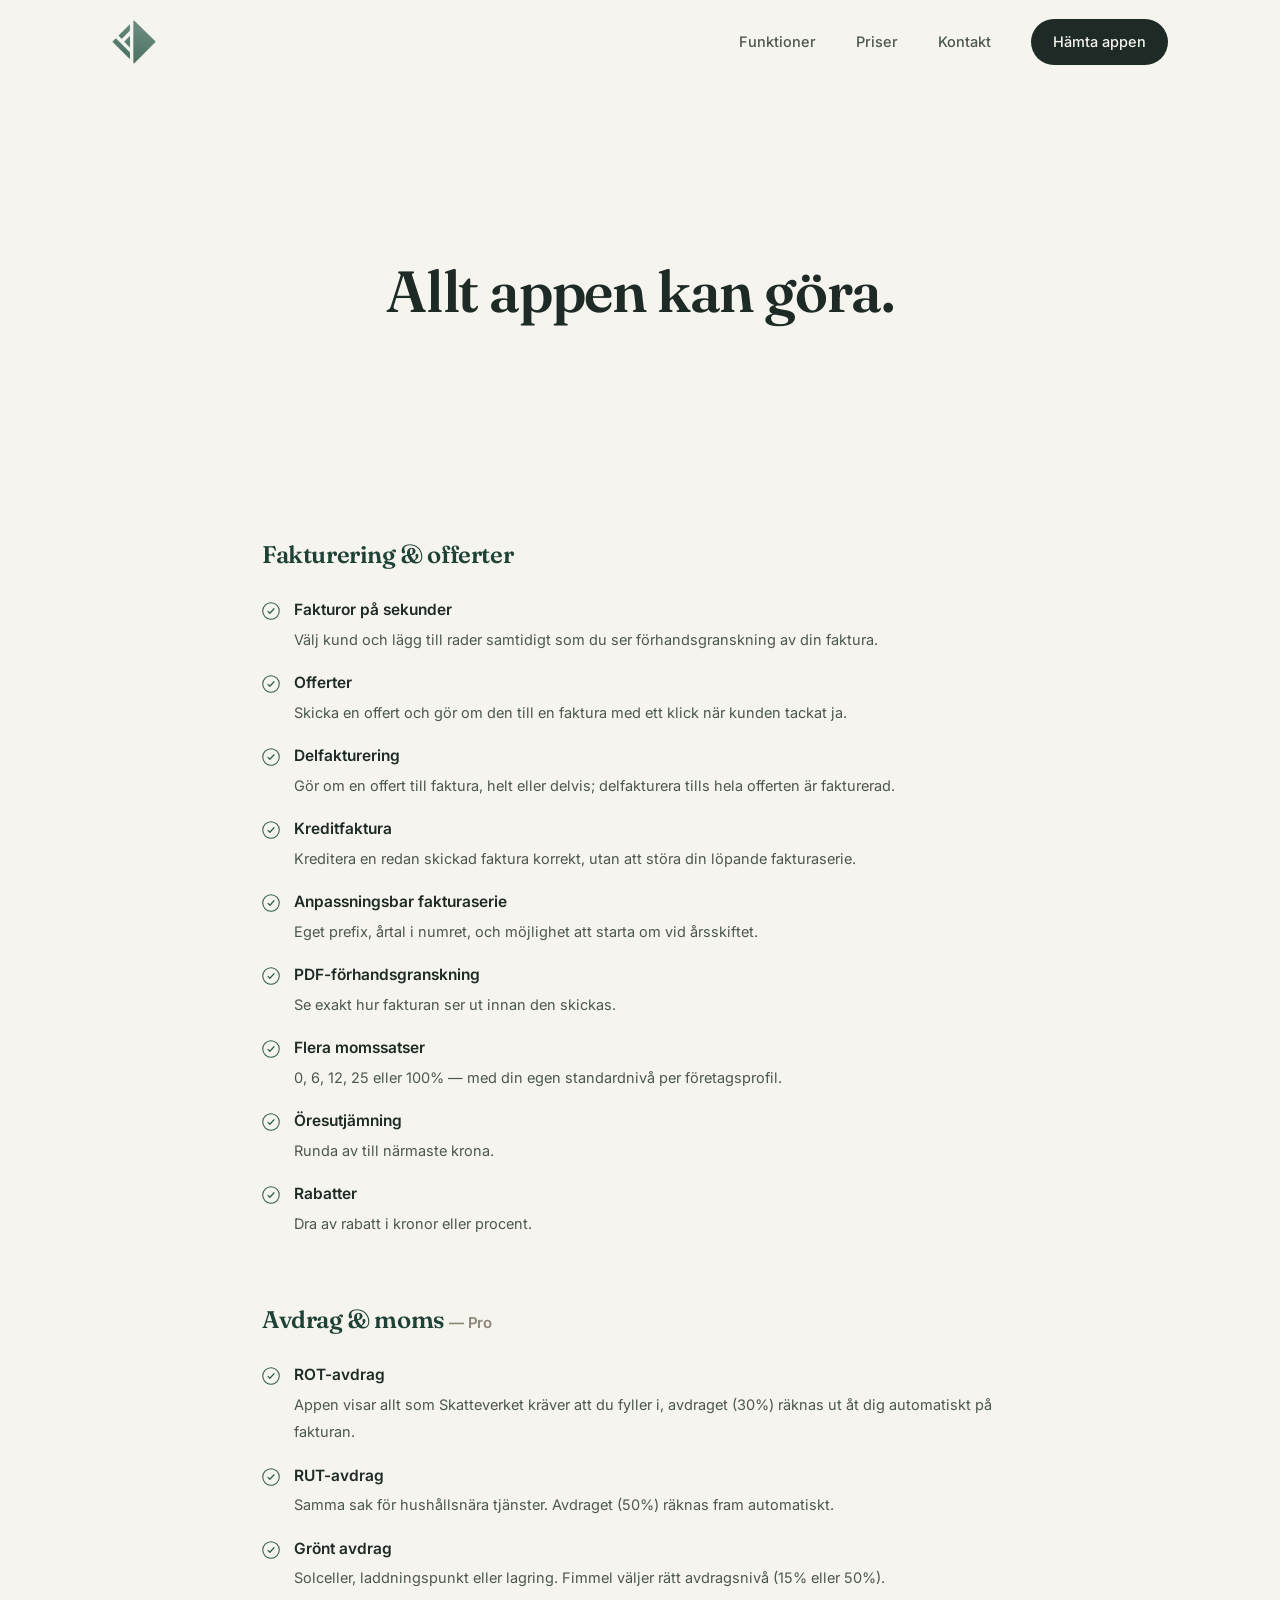
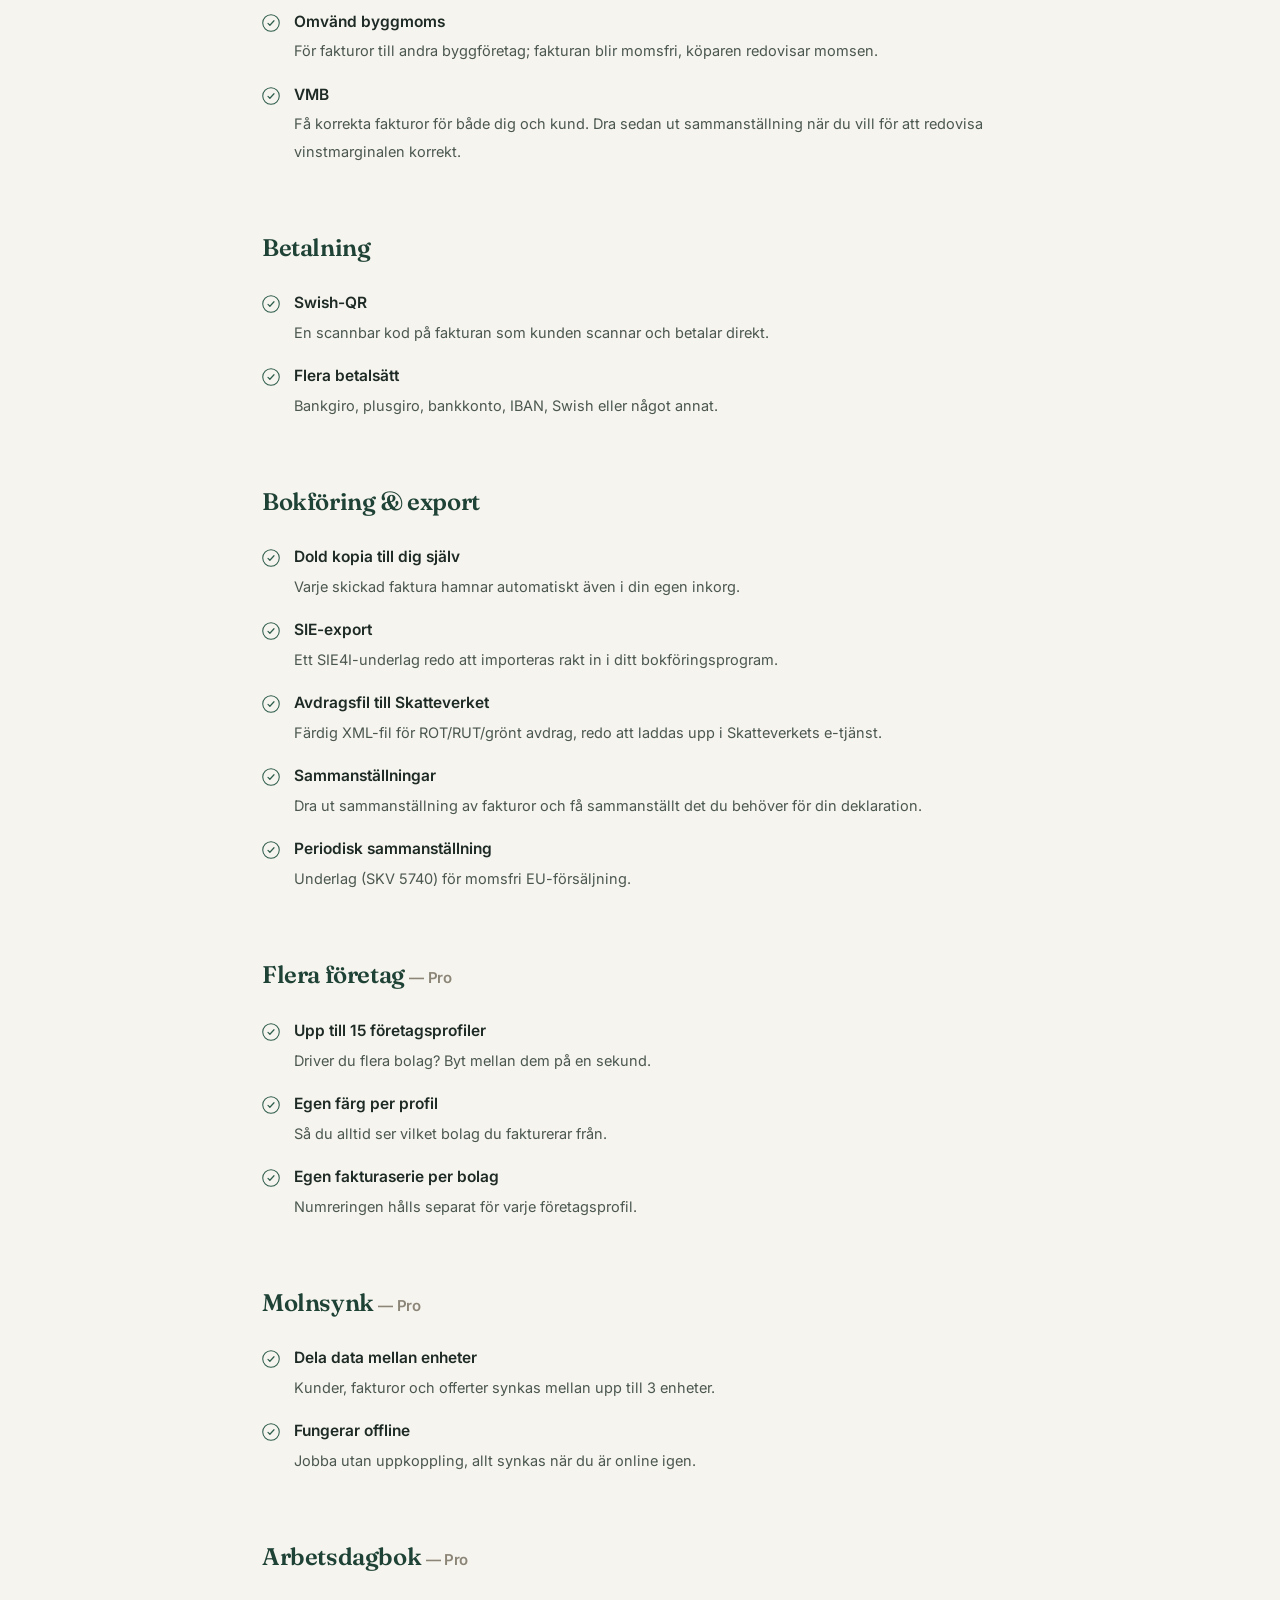
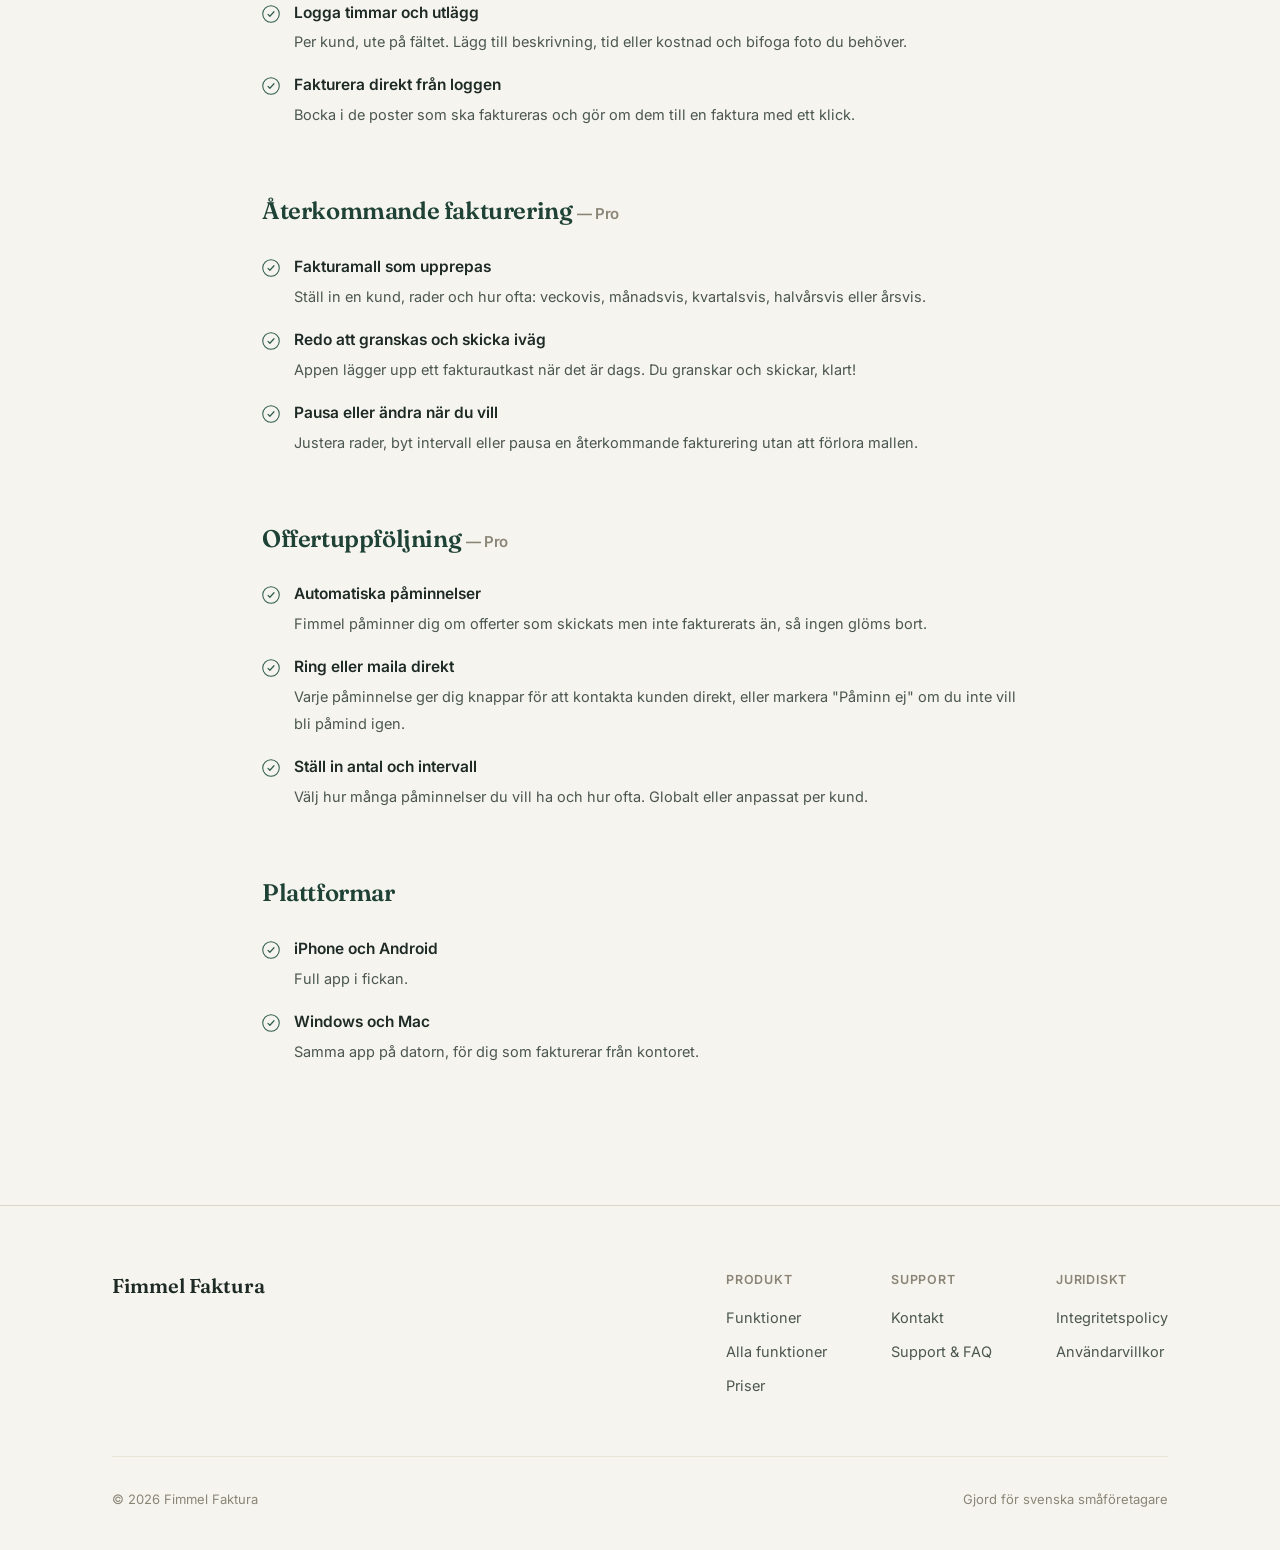
==== commit ad34ac67: "Remove redundant company address block from page footers Already present on integritetspolicy.html, " ====
--- a/funktioner.html
+++ b/funktioner.html
@@ -259,11 +259,6 @@
     <div class="footer-top">
       <div>
         <div class="footer-logo serif">Fimmel Faktura</div>
-        <div class="footer-addr">
-          Fimmel AB<br>
-          Friggagatan 21, 416 64 Göteborg<br>
-          Org.nr 559607-0689 · VAT SE559607068901
-        </div>
       </div>
       <div class="footer-cols">
         <div class="footer-col">
--- a/assets/styles.css
+++ b/assets/styles.css
@@ -750,13 +750,6 @@
   font-family:'Fraunces',serif;
   font-weight:600;
   font-size:20px;
-}
-
-.footer-addr{
-  margin-top:10px;
-  font-size:13px;
-  line-height:1.6;
-  color:var(--muted);
 }
 
 .footer-cols{
